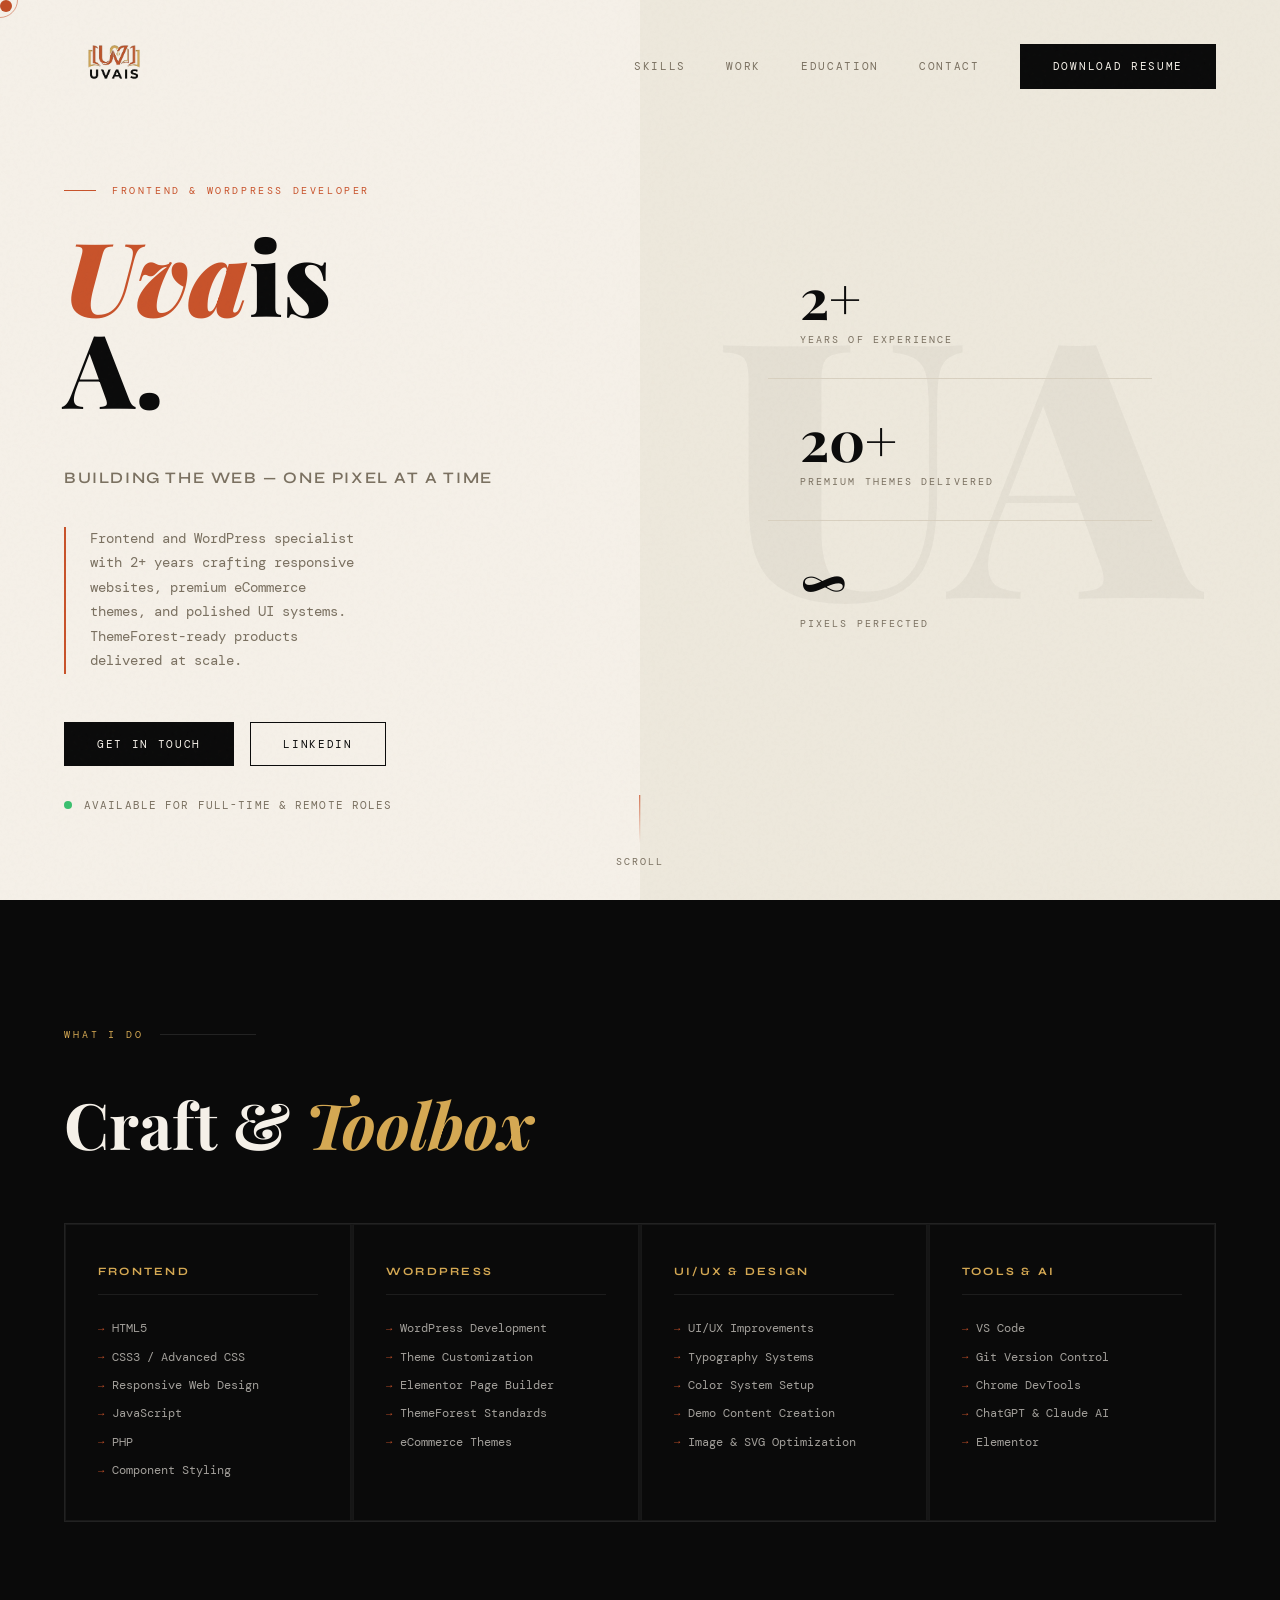
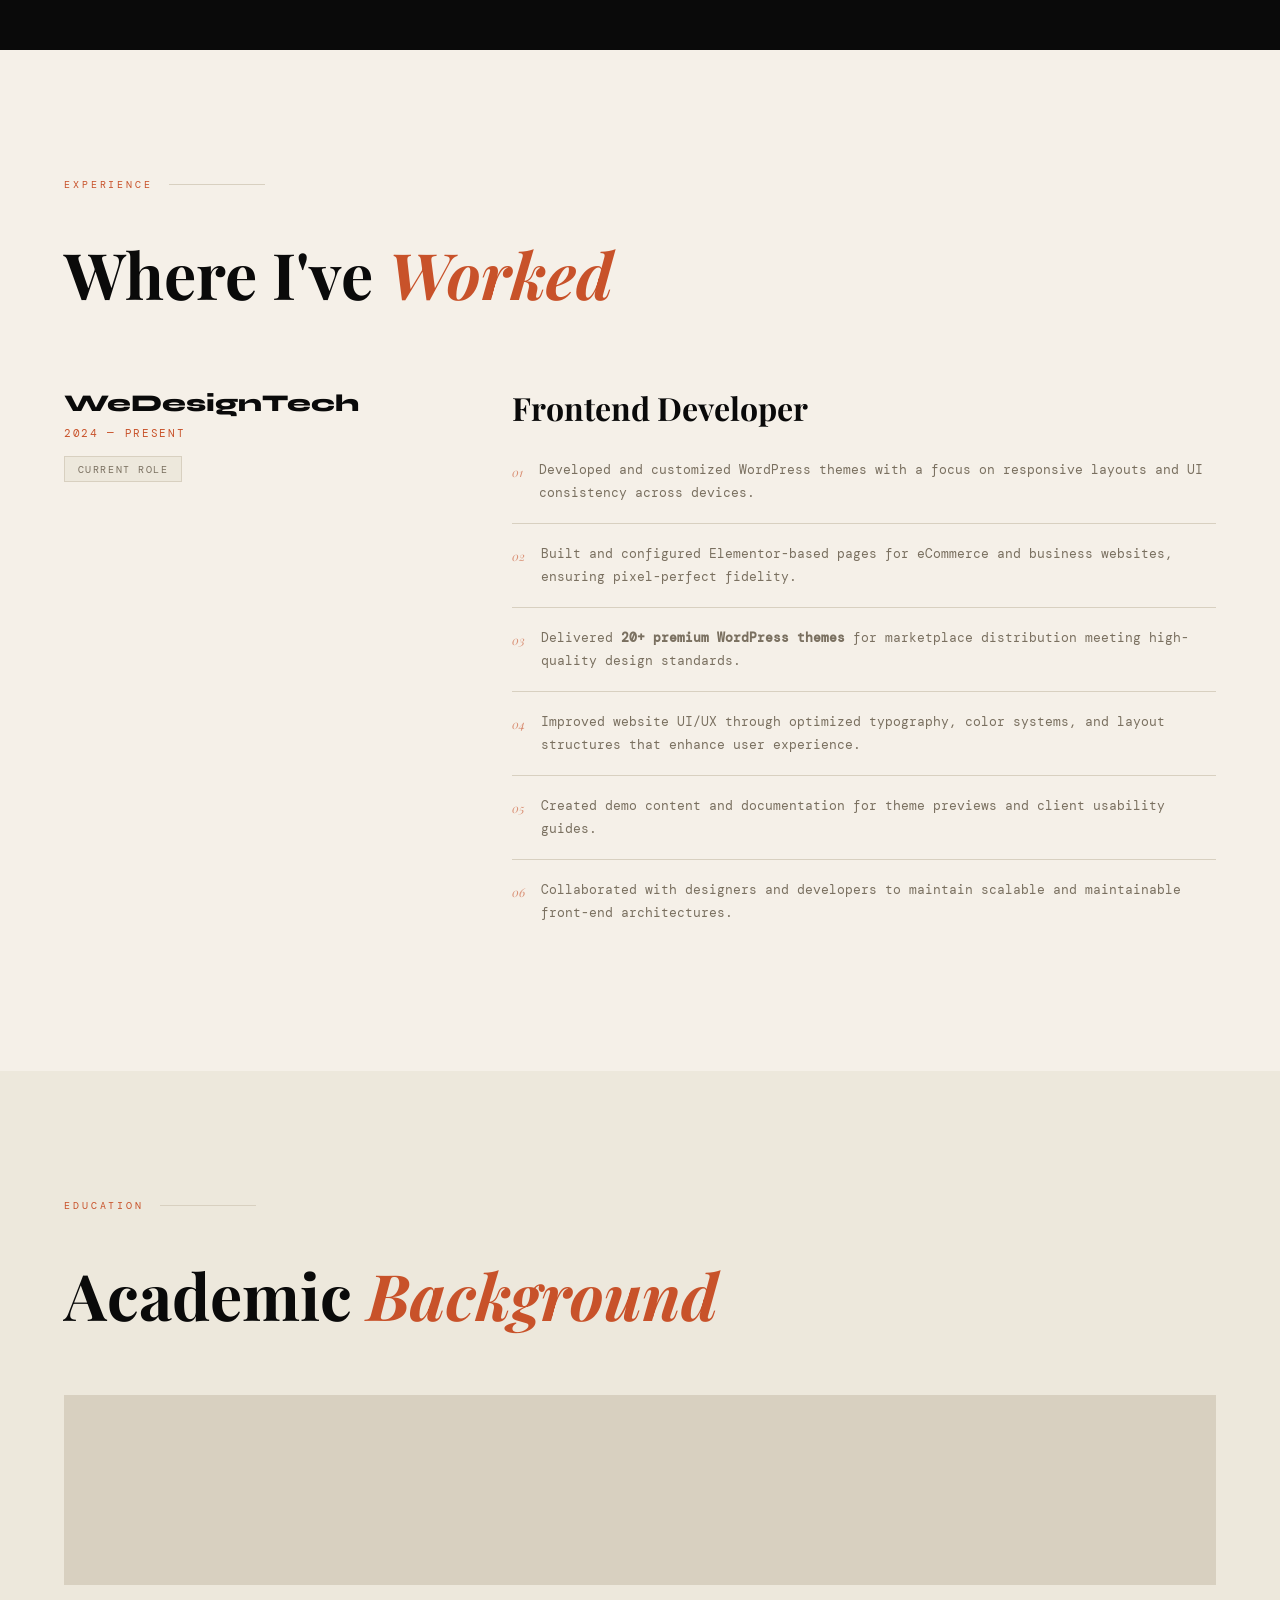
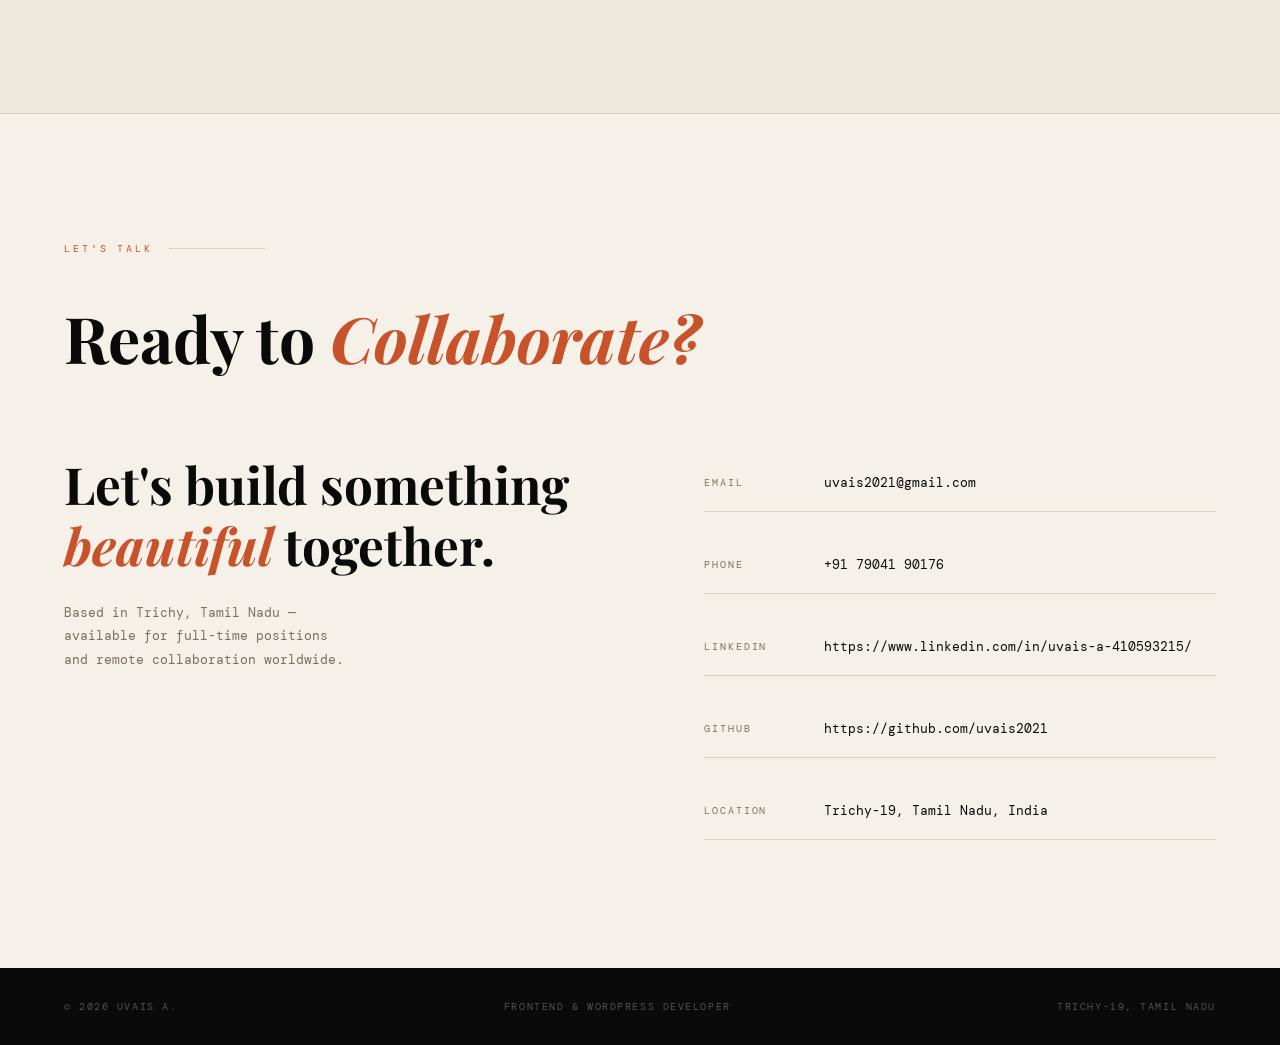
==== index.html @ 401f01db "File bane change" ====
<!DOCTYPE html>
<html lang="en">
<head>
<meta charset="UTF-8">
<meta name="viewport" content="width=device-width, initial-scale=1.0">
<title>Uvais A — Frontend & WordPress Developer</title>
<link href="https://fonts.googleapis.com/css2?family=Playfair+Display:ital,wght@0,400;0,700;0,900;1,400&family=DM+Mono:wght@300;400;500&family=Syne:wght@400;600;700;800&display=swap" rel="stylesheet">
<link rel="stylesheet" href="style.css">
<link rel="shortcut icon" href="./images/favicon.ico.png" type="image/x-icon">
</head>
<body>

<div class="cursor" id="cursor"></div>
<div class="cursor-ring" id="cursorRing"></div>

<!-- NAV -->
<nav>
  <a href="#" class="nav-logo"><img src="./images/Logo.png" alt=""></a>
  <button id="menuToggle" class="menu-toggle" aria-label="Toggle navigation" aria-expanded="false" aria-controls="navLinks">
    <span></span>
    <span></span>
    <span></span>
  </button>
  <ul class="nav-links" id="navLinks">
    <li><a href="#skills">Skills</a></li>
    <li><a href="#experience">Work</a></li>
    <li><a href="#education">Education</a></li>
    <li><a href="#contact">Contact</a></li>
    <li><a href="./files/Resume.pdf" class="btn btn-primary" download>Download Resume</a></li>
  </ul>
</nav>

<!-- HERO -->
<section class="hero">
  <div class="hero-left">
    <p class="hero-tag">Frontend & WordPress Developer</p>
    <h1 class="hero-name">
      <span class="italic">Uva</span>is<br>A.
    </h1>
    <p class="hero-role">Building the web — one pixel at a time</p>
    <p class="hero-summary">
      Frontend and WordPress specialist with 2+ years crafting responsive websites, 
      premium eCommerce themes, and polished UI systems. ThemeForest-ready products 
      delivered at scale.
    </p>
    <div class="hero-cta">
      <a href="mailto:uvais2021@gmail.com" class="btn btn-primary">Get in Touch</a>
      <a href="https://www.linkedin.com/in/uvais-a-410593215/" target="_blank" class="btn btn-outline">LinkedIn</a>
    </div>
    <div class="availability">
      <span class="avail-dot"></span>
      Available for full-time &amp; remote roles
    </div>
  </div>
  <div class="hero-right">
    <div class="hero-stats">
      <div class="stat-item">
        <div class="stat-num">2+</div>
        <div class="stat-label">Years of Experience</div>
      </div>
      <div class="stat-item">
        <div class="stat-num">20+</div>
        <div class="stat-label">Premium Themes Delivered</div>
      </div>
      <div class="stat-item">
        <div class="stat-num">∞</div>
        <div class="stat-label">Pixels Perfected</div>
      </div>
    </div>
  </div>
  <div class="hero-scroll">
    <div class="scroll-line"></div>
    Scroll
  </div>
</section>

<!-- SKILLS -->
<section class="skills-section" id="skills">
  <p class="section-label">What I do</p>
  <h2 class="section-title">Craft &amp; <span class="em">Toolbox</span></h2>
  <div class="skills-grid fade-in">
    <div class="skill-group">
      <div class="skill-group-title">Frontend</div>
      <ul class="skill-list">
        <li>HTML5</li>
        <li>CSS3 / Advanced CSS</li>
        <li>Responsive Web Design</li>
        <li>JavaScript</li>
        <li>PHP</li>
        <li>Component Styling</li>
      </ul>
    </div>
    <div class="skill-group">
      <div class="skill-group-title">WordPress</div>
      <ul class="skill-list">
        <li>WordPress Development</li>
        <li>Theme Customization</li>
        <li>Elementor Page Builder</li>
        <li>ThemeForest Standards</li>
        <li>eCommerce Themes</li>
      </ul>
    </div>
    <div class="skill-group">
      <div class="skill-group-title">UI/UX & Design</div>
      <ul class="skill-list">
        <li>UI/UX Improvements</li>
        <li>Typography Systems</li>
        <li>Color System Setup</li>
        <li>Demo Content Creation</li>
        <li>Image & SVG Optimization</li>
      </ul>
    </div>
    <div class="skill-group">
      <div class="skill-group-title">Tools & AI</div>
      <ul class="skill-list">
        <li>VS Code</li>
        <li>Git Version Control</li>
        <li>Chrome DevTools</li>
        <li>ChatGPT & Claude AI</li>
        <li>Elementor</li>
      </ul>
    </div>
  </div>
</section>

<!-- EXPERIENCE -->
<section class="experience-section" id="experience">
  <p class="section-label">Experience</p>
  <h2 class="section-title">Where I've <span class="em">Worked</span></h2>
  <div class="exp-grid">
    <div class="exp-meta fade-in">
      <div class="exp-company">WeDesignTech</div>
      <div class="exp-period">2024 — Present</div>
      <div class="exp-badge">Current Role</div>
    </div>
    <div>
      <h3 class="exp-role-title fade-in">Frontend Developer</h3>
      <ul class="exp-highlights">
        <li class="fade-in">
          <span class="exp-num">01</span>
          <span>Developed and customized WordPress themes with a focus on responsive layouts and UI consistency across devices.</span>
        </li>
        <li class="fade-in">
          <span class="exp-num">02</span>
          <span>Built and configured Elementor-based pages for eCommerce and business websites, ensuring pixel-perfect fidelity.</span>
        </li>
        <li class="fade-in">
          <span class="exp-num">03</span>
          <span>Delivered <strong>20+ premium WordPress themes</strong> for marketplace distribution meeting high-quality design standards.</span>
        </li>
        <li class="fade-in">
          <span class="exp-num">04</span>
          <span>Improved website UI/UX through optimized typography, color systems, and layout structures that enhance user experience.</span>
        </li>
        <li class="fade-in">
          <span class="exp-num">05</span>
          <span>Created demo content and documentation for theme previews and client usability guides.</span>
        </li>
        <li class="fade-in">
          <span class="exp-num">06</span>
          <span>Collaborated with designers and developers to maintain scalable and maintainable front-end architectures.</span>
        </li>
      </ul>
    </div>
  </div>
</section>

<!-- EDUCATION -->
<section class="education-section" id="education">
  <p class="section-label">Education</p>
  <h2 class="section-title">Academic <span class="em">Background</span></h2>
  <div class="edu-grid">
    <div class="edu-card fade-in" data-degree="MCA">
      <div class="edu-period">2021 — 2023</div>
      <div class="edu-degree">Master of Computer Applications (MCA)</div>
      <div class="edu-school">Bishop Heber College</div>
    </div>
    <div class="edu-card fade-in" data-degree="BCA">
      <div class="edu-period">2018 — 2021</div>
      <div class="edu-degree">Bachelor of Computer Applications (BCA)</div>
      <div class="edu-school">Jamal Mohamed College</div>
    </div>
  </div>
</section>

<!-- CONTACT -->
<section class="contact-section" id="contact">
  <p class="section-label">Let's talk</p>
  <h2 class="section-title">Ready to <span class="em">Collaborate?</span></h2>
  <div class="contact-inner">
    <div>
      <p class="contact-big">Let's build something <span class="accent">beautiful</span> together.</p>
      <p style="margin-top:1.5rem; font-size:0.82rem; color:var(--muted); line-height:1.8; max-width:36ch;">
        Based in Trichy, Tamil Nadu — available for full-time positions and remote collaboration worldwide.
      </p>
    </div>
    <div class="contact-links fade-in">
      <a href="mailto:uvais2021@gmail.com" class="contact-item">
        <span class="contact-type">Email</span>
        <span class="contact-val">uvais2021@gmail.com</span>
      </a>
      <a href="tel:+917904190176" class="contact-item">
        <span class="contact-type">Phone</span>
        <span class="contact-val">+91 79041 90176</span>
      </a>
      <a href="https://www.linkedin.com/in/uvais-a-410593215/" target="_blank" class="contact-item">
        <span class="contact-type">LinkedIn</span>
        <span class="contact-val">https://www.linkedin.com/in/uvais-a-410593215/</span>
      </a>
      <a href="https://github.com/uvais2021" target="_blank" class="contact-item">
        <span class="contact-type">GitHub</span>
        <span class="contact-val">https://github.com/uvais2021</span>
      </a>
      <a href="#" class="contact-item">
        <span class="contact-type">Location</span>
        <span class="contact-val">Trichy-19, Tamil Nadu, India</span>
      </a>
    </div>
  </div>
</section>

<footer>
  <span>© 2026 Uvais A.</span>
  <span>Frontend & WordPress Developer</span>
  <span>Trichy-19, Tamil Nadu</span>
</footer>

<!-- Back to Top Button -->
<button id="backToTop" class="back-to-top" aria-label="Back to top">
  <svg width="24" height="24" viewBox="0 0 24 24" fill="none" xmlns="http://www.w3.org/2000/svg">
    <path d="M12 4L4 12H9V20H15V12H20L12 4Z" fill="currentColor"/>
  </svg>
</button>

<script src="./app.js"></script>
</body>
</html>
---- style.css ----
:root {
    --ink: #0a0a0a;
    --paper: #f5f0e8;
    --cream: #ede8dc;
    --accent: #c8522a;
    --gold: #d4a853;
    --muted: #7a7060;
    --line: #d8d0c0;
    --transition: all 0.3s ease;
    --transition-fast: var(--transition) ease;
    --transition-xs: transform 0.15s ease;
    --transition-sm: transform 0.2s ease;
    --transition-bg: background 0.3s ease;
  }

  *, *::before, *::after { margin: 0; padding: 0; box-sizing: border-box; }

  html { scroll-behavior: smooth; }

  body {
    font-family: 'DM Mono', monospace;
    background: var(--paper);
    color: var(--ink);
    overflow-x: hidden;
    cursor: none;
  }

  /* Custom cursor */
  .cursor {
    width: 12px; height: 12px;
    background: var(--accent);
    border-radius: 50%;
    position: fixed;
    pointer-events: none;
    z-index: 9999;
    transition: transform 0.15s ease;
    mix-blend-mode: multiply;
  }
  .cursor-ring {
    width: 36px; height: 36px;
    border: 1.5px solid var(--accent);
    border-radius: 50%;
    position: fixed;
    pointer-events: none;
    z-index: 9998;
    transition: all 0.3s cubic-bezier(0.25, 0.46, 0.45, 0.94);
    opacity: 0.5;
  }

  /* Grain overlay */
  body::before {
    content: '';
    position: fixed;
    inset: 0;
    background-image: url("data:image/svg+xml,%3Csvg viewBox='0 0 256 256' xmlns='http://www.w3.org/2000/svg'%3E%3Cfilter id='noise'%3E%3CfeTurbulence type='fractalNoise' baseFrequency='0.9' numOctaves='4' stitchTiles='stitch'/%3E%3C/filter%3E%3Crect width='100%25' height='100%25' filter='url(%23noise)' opacity='0.04'/%3E%3C/svg%3E");
    pointer-events: none;
    z-index: 1000;
    opacity: 0.5;
  }

  /* NAV */
  nav {
    position: fixed;
    top: 0; left: 0; right: 0;
    padding: 1.5rem 4rem;
    display: flex;
    justify-content: space-between;
    align-items: center;
    z-index: 100;
    transition: var(--transition);
  }
nav.sticky {
    background-color: var(--paper);
    box-shadow: 0 10px 20px rgba(10, 10, 10, 0.1);
    padding-block: 0px;
}
  .nav-logo img {
    width: 100px;
    height: auto;
  }

  .nav-links {
    display: flex;
    gap: 2.5rem;
    list-style: none;
  }
  .nav-links a {
    font-size: 0.7rem;
    letter-spacing: 0.15em;
    text-transform: uppercase;
    color: var(--muted);
    text-decoration: none;
    transition: var(--transition);
  }
  .nav-links a:hover { color: var(--accent); }
  .menu-toggle {
    display: none;
    position: relative;
    width: 2rem;
    height: 1.5rem;
    border: none;
    background: transparent;
    cursor: pointer;
    z-index: 110;
  }
  .menu-toggle span {
    display: block;
    width: 100%;
    height: 2px;
    margin-bottom: 0.35rem;
    background: var(--ink);
    transition: var(--transition);
  }
  .menu-toggle span:last-child { margin-bottom: 0; }
  nav.nav-open .menu-toggle span:nth-child(1) { transform: translateY(7px) rotate(45deg); }
  nav.nav-open .menu-toggle span:nth-child(2) { opacity: 0; }
  nav.nav-open .menu-toggle span:nth-child(3) { transform: translateY(-9px) rotate(-45deg); }
  /* Back to Top Button */
  .back-to-top {
    position: fixed;
    bottom: 2rem;
    right: 2rem;
    width: 3rem;
    height: 3rem;
    background: var(--accent);
    color: var(--paper);
    border: none;
    border-radius: 50%;
    cursor: pointer;
    opacity: 0;
    visibility: hidden;
    transform: translateY(1rem);
    transition: var(--transition);
    z-index: 99;
    display: flex;
    align-items: center;
    justify-content: center;
    box-shadow: 0 4px 12px rgba(200, 82, 42, 0.3);
  }
  .back-to-top:hover {
    background: var(--gold);
    transform: translateY(0) scale(1.1);
    box-shadow: 0 6px 16px rgba(200, 82, 42, 0.4);
  }
  .back-to-top.show {
    opacity: 1;
    visibility: visible;
    transform: translateY(0);
  }
  .back-to-top svg {
    transition: var(--transition-sm);
  }
  .back-to-top:hover svg {
    transform: translateY(-2px);
  }

  /* HERO */
  .hero {
    min-height: 100vh;
    display: grid;
    grid-template-columns: 1fr 1fr;
    position: relative;
    overflow: hidden;
  }

  .hero-left {
    padding: 10rem 4rem 4rem;
    display: flex;
    flex-direction: column;
    justify-content: center;
    position: relative;
  }

  .hero-tag {
    font-size: 0.65rem;
    letter-spacing: 0.25em;
    text-transform: uppercase;
    color: var(--accent);
    margin-bottom: 2rem;
    display: flex;
    align-items: center;
    gap: 1rem;
  }
  .hero-tag::before {
    content: '';
    display: block;
    width: 2rem;
    height: 1px;
    background: var(--accent);
  }

  .hero-name {
    font-family: 'Playfair Display', serif;
    font-size: clamp(4rem, 8vw, 7rem);
    font-weight: 900;
    line-height: 0.9;
    color: var(--ink);
    margin-bottom: 0.3em;
  }
  .hero-name .italic {
    font-style: italic;
    color: var(--accent);
  }

  .hero-role {
    font-family: 'Syne', sans-serif;
    font-size: 1rem;
    font-weight: 600;
    letter-spacing: 0.1em;
    text-transform: uppercase;
    color: var(--muted);
    margin-top: 1.5rem;
    margin-bottom: 2.5rem;
  }

  .hero-summary {
    font-size: 0.85rem;
    line-height: 1.8;
    color: var(--muted);
    max-width: 38ch;
    border-left: 2px solid var(--accent);
    padding-left: 1.5rem;
  }

  .hero-cta {
    display: flex;
    gap: 1rem;
    margin-top: 3rem;
    flex-wrap: wrap;
  }
  .btn {
    font-family: 'DM Mono', monospace;
    font-size: 0.7rem;
    letter-spacing: 0.15em;
    text-transform: uppercase;
    padding: 0.9rem 2rem;
    text-decoration: none;
    transition: all 0.25s ease;
    cursor: none;
  }
  .btn-primary,
  .nav-links a.btn-primary {
    background: var(--ink);
    color: var(--paper);
    border: 1px solid var(--ink);
  }
  .btn-primary:hover,.nav-links a.btn-primary:hover {
    background: var(--accent);
    border-color: var(--accent);
  }
  .btn-outline {
    background: transparent;
    color: var(--ink);
    border: 1px solid var(--ink);
  }
  .btn-outline:hover {
    background: var(--ink);
    color: var(--paper);
  }

  .hero-right {
    background: var(--cream);
    position: relative;
    display: flex;
    align-items: center;
    justify-content: center;
    overflow: hidden;
  }
  .hero-right::before {
    content: 'UA';
    font-family: 'Playfair Display', serif;
    font-size: 28vw;
    font-weight: 900;
    color: rgba(0,0,0,0.04);
    position: absolute;
    line-height: 1;
    user-select: none;
  }

  .hero-stats {
    display: grid;
    grid-template-rows: repeat(3, 1fr);
    gap: 0;
    width: 60%;
    position: relative;
    z-index: 1;
  }
  .stat-item {
    padding: 2rem;
    border-bottom: 1px solid var(--line);
  }
  .stat-item:last-child { border-bottom: none; }
  .stat-num {
    font-family: 'Playfair Display', serif;
    font-size: 3.5rem;
    font-weight: 700;
    color: var(--ink);
    line-height: 1;
  }
  .stat-label {
    font-size: 0.65rem;
    letter-spacing: 0.2em;
    text-transform: uppercase;
    color: var(--muted);
    margin-top: 0.5rem;
  }

  .hero-scroll {
    position: absolute;
    bottom: 2rem;
    left: 50%;
    transform: translateX(-50%);
    display: flex;
    flex-direction: column;
    align-items: center;
    gap: 0.75rem;
    font-size: 0.6rem;
    letter-spacing: 0.2em;
    text-transform: uppercase;
    color: var(--muted);
  }
  .scroll-line {
    width: 1px;
    height: 3rem;
    background: linear-gradient(to bottom, var(--accent), transparent);
    animation: scrollPulse 2s ease-in-out infinite;
  }
  @keyframes scrollPulse {
    0%, 100% { opacity: 0.4; transform: scaleY(0.8); }
    50% { opacity: 1; transform: scaleY(1); }
  }

  /* SECTION BASE */
  section { position: relative; }
  .section-label {
    font-size: 0.6rem;
    letter-spacing: 0.3em;
    text-transform: uppercase;
    color: var(--accent);
    display: flex;
    align-items: center;
    gap: 1rem;
    margin-bottom: 3rem;
  }
  .section-label::after {
    content: '';
    flex: 1;
    height: 1px;
    background: var(--line);
    max-width: 6rem;
  }
  .section-title {
    font-family: 'Playfair Display', serif;
    font-size: clamp(2.5rem, 5vw, 4rem);
    font-weight: 700;
    line-height: 1.1;
    color: var(--ink);
  }
  .section-title .em { font-style: italic; color: var(--accent); }

  /* SKILLS SECTION */
  .skills-section {
    padding: 8rem 4rem;
    background: var(--ink);
    color: var(--paper);
  }
  .skills-section .section-label { color: var(--gold); }
  .skills-section .section-label::after { background: rgba(255,255,255,0.1); }
  .skills-section .section-title { color: var(--paper); }
  .skills-section .section-title .em { color: var(--gold); }

  .skills-grid {
    display: grid;
    grid-template-columns: repeat(4, 1fr);
    gap: 2px;
    margin-top: 4rem;
    background: rgba(255,255,255,0.05);
    border: 1px solid rgba(255,255,255,0.05);
  }
  .skill-group {
    padding: 2.5rem 2rem;
    background: var(--ink);
    border: 1px solid rgba(255,255,255,0.06);
    transition: background 0.3s;
  }
  .skill-group:hover { background: #161616; }
  .skill-group-title {
    font-family: 'Syne', sans-serif;
    font-size: 0.7rem;
    font-weight: 700;
    letter-spacing: 0.2em;
    text-transform: uppercase;
    color: var(--gold);
    margin-bottom: 1.5rem;
    padding-bottom: 1rem;
    border-bottom: 1px solid rgba(255,255,255,0.08);
  }
  .skill-list {
    list-style: none;
    display: flex;
    flex-direction: column;
    gap: 0.6rem;
  }
  .skill-list li {
    font-size: 0.78rem;
    color: rgba(245,240,232,0.65);
    line-height: 1.5;
    display: flex;
    align-items: center;
    gap: 0.5rem;
  }
  .skill-list li::before {
    content: '→';
    color: var(--accent);
    font-size: 0.65rem;
    flex-shrink: 0;
  }

  /* EXPERIENCE */
  .experience-section {
    padding: 8rem 4rem;
    background: var(--paper);
  }
  .exp-grid {
    display: grid;
    grid-template-columns: 1fr 2fr;
    gap: 6rem;
    margin-top: 5rem;
    align-items: start;
  }
  .exp-meta {
    position: sticky;
    top: 8rem;
  }
  .exp-company {
    font-family: 'Syne', sans-serif;
    font-size: 1.5rem;
    font-weight: 800;
    color: var(--ink);
    margin-bottom: 0.5rem;
  }
  .exp-period {
    font-size: 0.7rem;
    letter-spacing: 0.15em;
    text-transform: uppercase;
    color: var(--accent);
    margin-bottom: 1rem;
  }
  .exp-badge {
    display: inline-block;
    background: var(--cream);
    border: 1px solid var(--line);
    padding: 0.35rem 0.8rem;
    font-size: 0.65rem;
    letter-spacing: 0.15em;
    text-transform: uppercase;
    color: var(--muted);
  }
  .exp-role-title {
    font-family: 'Playfair Display', serif;
    font-size: 2rem;
    font-weight: 700;
    color: var(--ink);
    margin-bottom: 2rem;
    line-height: 1.2;
  }
  .exp-highlights {
    list-style: none;
    display: flex;
    flex-direction: column;
    gap: 1.2rem;
  }
  .exp-highlights li {
    display: grid;
    grid-template-columns: auto 1fr;
    gap: 1rem;
    font-size: 0.82rem;
    line-height: 1.7;
    color: var(--muted);
    padding-bottom: 1.2rem;
    border-bottom: 1px solid var(--line);
  }
  .exp-highlights li:last-child { border-bottom: none; }
  .exp-num {
    font-family: 'Playfair Display', serif;
    font-size: 0.75rem;
    color: var(--accent);
    opacity: 0.6;
    padding-top: 0.2em;
    font-style: italic;
  }

  /* EDUCATION */
  .education-section {
    padding: 8rem 4rem;
    background: var(--cream);
  }
  .edu-grid {
    display: grid;
    grid-template-columns: 1fr 1fr;
    gap: 2px;
    margin-top: 4rem;
    background: var(--line);
  }
  .edu-card {
    background: var(--cream);
    padding: 3rem;
    position: relative;
    overflow: hidden;
    transition: background 0.3s;
  }
  .edu-card:hover { background: #e8e2d5; }
  .edu-card::before {
    content: attr(data-degree);
    font-family: 'Playfair Display', serif;
    font-size: 8rem;
    font-weight: 900;
    color: rgba(0,0,0,0.03);
    position: absolute;
    bottom: -1rem;
    right: -1rem;
    line-height: 1;
    user-select: none;
  }
  .edu-period {
    font-size: 0.65rem;
    letter-spacing: 0.2em;
    text-transform: uppercase;
    color: var(--accent);
    margin-bottom: 1.5rem;
  }
  .edu-degree {
    font-family: 'Playfair Display', serif;
    font-size: 1.5rem;
    font-weight: 700;
    color: var(--ink);
    margin-bottom: 0.75rem;
    line-height: 1.2;
  }
  .edu-school {
    font-size: 0.8rem;
    color: var(--muted);
    letter-spacing: 0.05em;
  }

  /* CONTACT */
  .contact-section {
    padding: 8rem 4rem;
    background: var(--paper);
    border-top: 1px solid var(--line);
  }
  .contact-inner {
    display: grid;
    grid-template-columns: 1fr 1fr;
    gap: 8rem;
    align-items: start;
    margin-top: 5rem;
  }
  .contact-big {
    font-family: 'Playfair Display', serif;
    font-size: clamp(2rem, 4vw, 3.5rem);
    font-weight: 700;
    line-height: 1.2;
    color: var(--ink);
  }
  .contact-big .accent { color: var(--accent); font-style: italic; }
  .contact-links {
    display: flex;
    flex-direction: column;
    gap: 1.5rem;
  }
  .contact-item {
    display: grid;
    grid-template-columns: 6rem 1fr;
    align-items: center;
    gap: 1.5rem;
    padding: 1.25rem 0;
    border-bottom: 1px solid var(--line);
    text-decoration: none;
    color: var(--ink);
    transition: var(--transition);
  }
  .contact-item:hover { color: var(--accent); }
  .contact-type {
    font-size: 0.6rem;
    letter-spacing: 0.2em;
    text-transform: uppercase;
    color: var(--muted);
  }
  .contact-val { font-size: 0.82rem; }

  .availability {
    display: inline-flex;
    align-items: center;
    gap: 0.75rem;
    margin-top: 2rem;
    font-size: 0.7rem;
    letter-spacing: 0.1em;
    text-transform: uppercase;
    color: var(--muted);
  }
  .avail-dot {
    width: 8px; height: 8px;
    border-radius: 50%;
    background: #3abf6e;
    animation: pulse 2s ease-in-out infinite;
  }
  @keyframes pulse {
    0%, 100% { box-shadow: 0 0 0 0 rgba(58,191,110,0.4); }
    50% { box-shadow: 0 0 0 6px rgba(58,191,110,0); }
  }

  /* FOOTER */
  footer {
    padding: 2rem 4rem;
    background: var(--ink);
    display: flex;
    justify-content: space-between;
    align-items: center;
    font-size: 0.65rem;
    letter-spacing: 0.15em;
    text-transform: uppercase;
    color: rgba(255,255,255,0.3);
  }

  /* ANIMATIONS */
  .fade-in {
    opacity: 0;
    transform: translateY(30px);
    transition: opacity 0.7s ease, transform 0.7s ease;
  }
  .fade-in.visible {
    opacity: 1;
    transform: translateY(0);
  }

  @media (max-width: 1024px) {
    .cursor,
    .cursor-ring {
      display: none !important;
    }
  }

  @media (max-width: 900px) {
    nav {
      padding: 1rem 1.5rem;
      justify-content: space-between;
    }
    .menu-toggle {
      display: block;
    }
    .nav-links {
      position: fixed;
      top: 0;
      left: 0;
      right: 0;
      bottom: 0;
      margin: 0;
      padding: 6rem 2rem 2rem;
      background: var(--paper);
      list-style: none;
      display: flex;
      flex-direction: column;
      gap: 1.6rem;
      transform: translateY(-100%);
      transition: transform 0.3s ease;
      pointer-events: none;
      opacity: 0;
      z-index: 105;
      box-shadow: 0 8px 24px rgba(0,0,0,0.15);
    }
    nav.nav-open .nav-links {
      transform: translateY(0);
      opacity: 1;
      pointer-events: auto;
    }
    .nav-links li {
      margin: 0;
    }
    .nav-links a {
      font-size: 1.1rem;
      color: var(--ink);
    }
    .nav-links a.btn-primary,
    .nav-links a.btn-outline {
      width: 100%;
      text-align: center;
    }

    .hero { grid-template-columns: 1fr; }
    .hero-right { min-height: 40vh; }
    .hero-left { padding: 8rem 2rem 4rem; }
    .skills-grid { grid-template-columns: 1fr 1fr; }
    .exp-grid { grid-template-columns: 1fr; gap: 2rem; }
    .exp-meta { position: static; }
    .edu-grid { grid-template-columns: 1fr; }
    .contact-inner { grid-template-columns: 1fr; gap: 3rem; }
    .skills-section, .experience-section, .education-section, .contact-section { padding: 5rem 2rem; }
    footer { padding: 1.5rem 2rem; flex-direction: column; gap: 0.5rem; text-align: center; }
  }
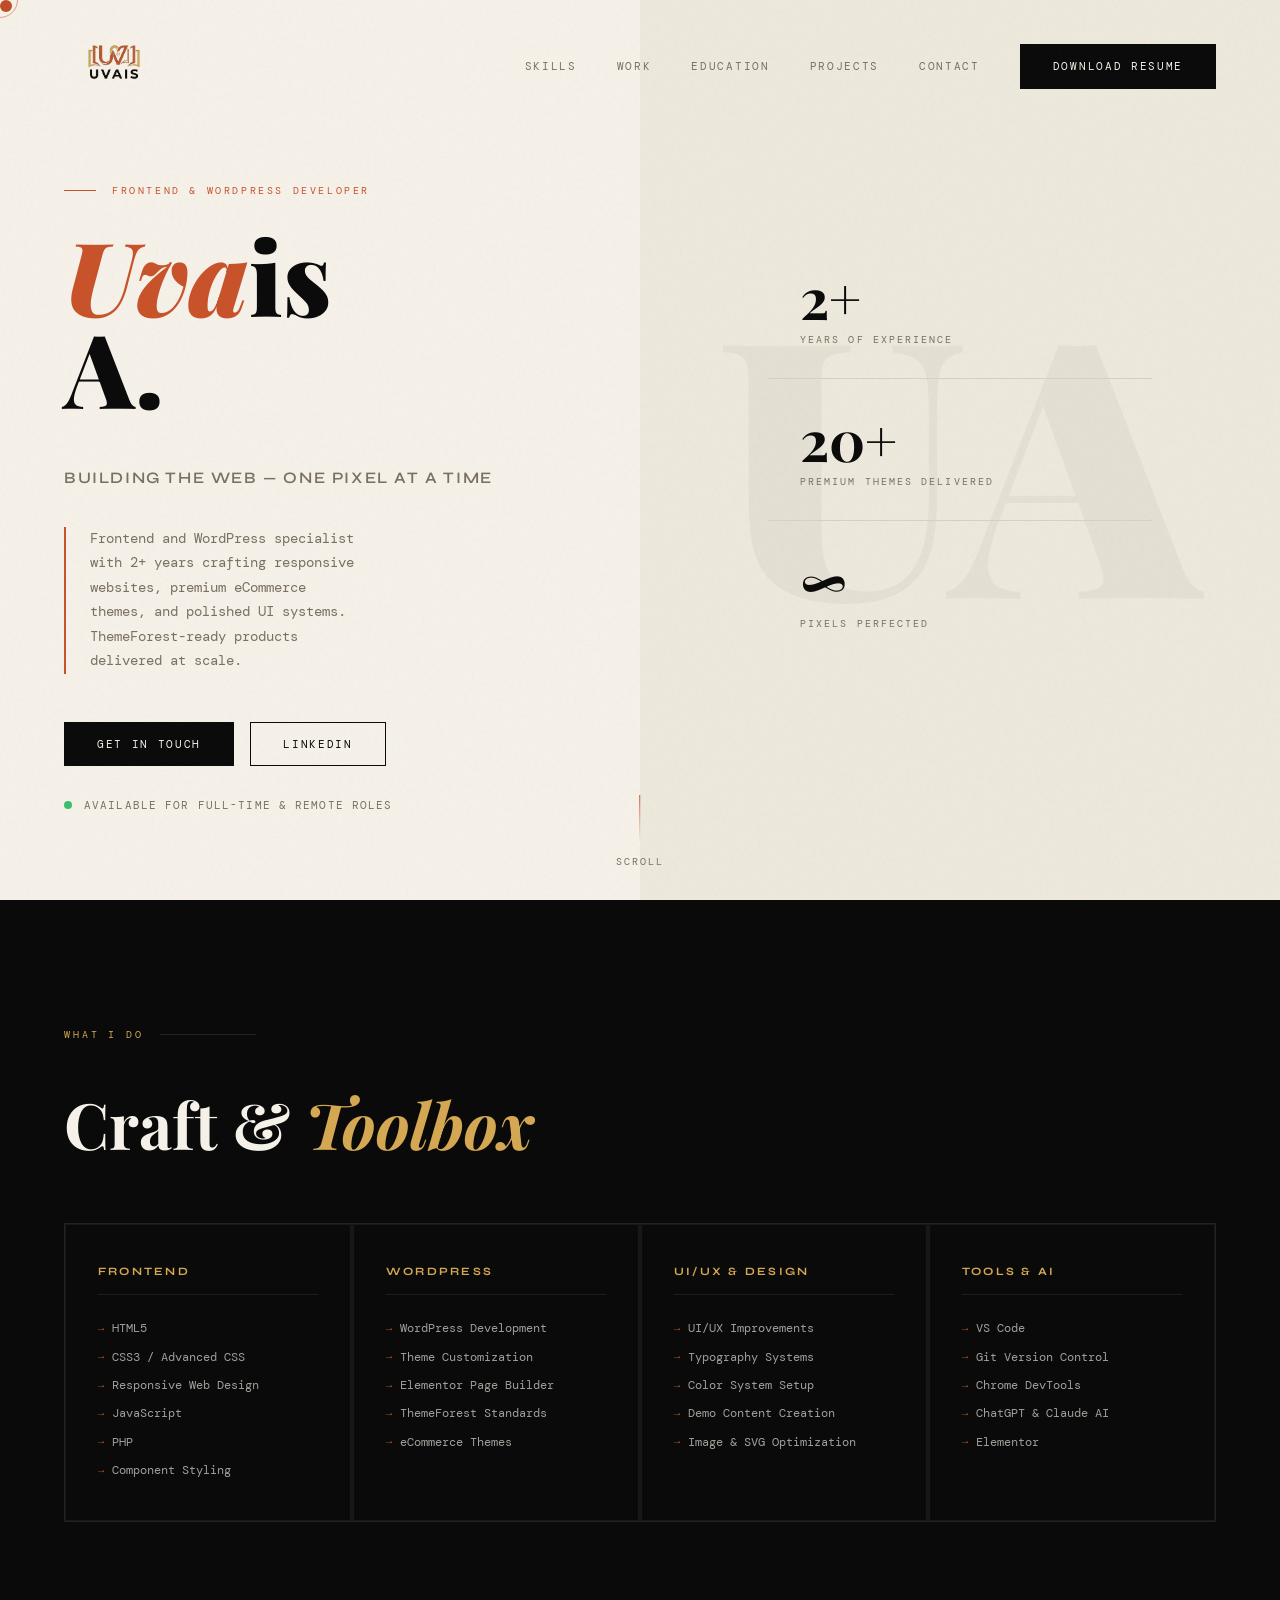
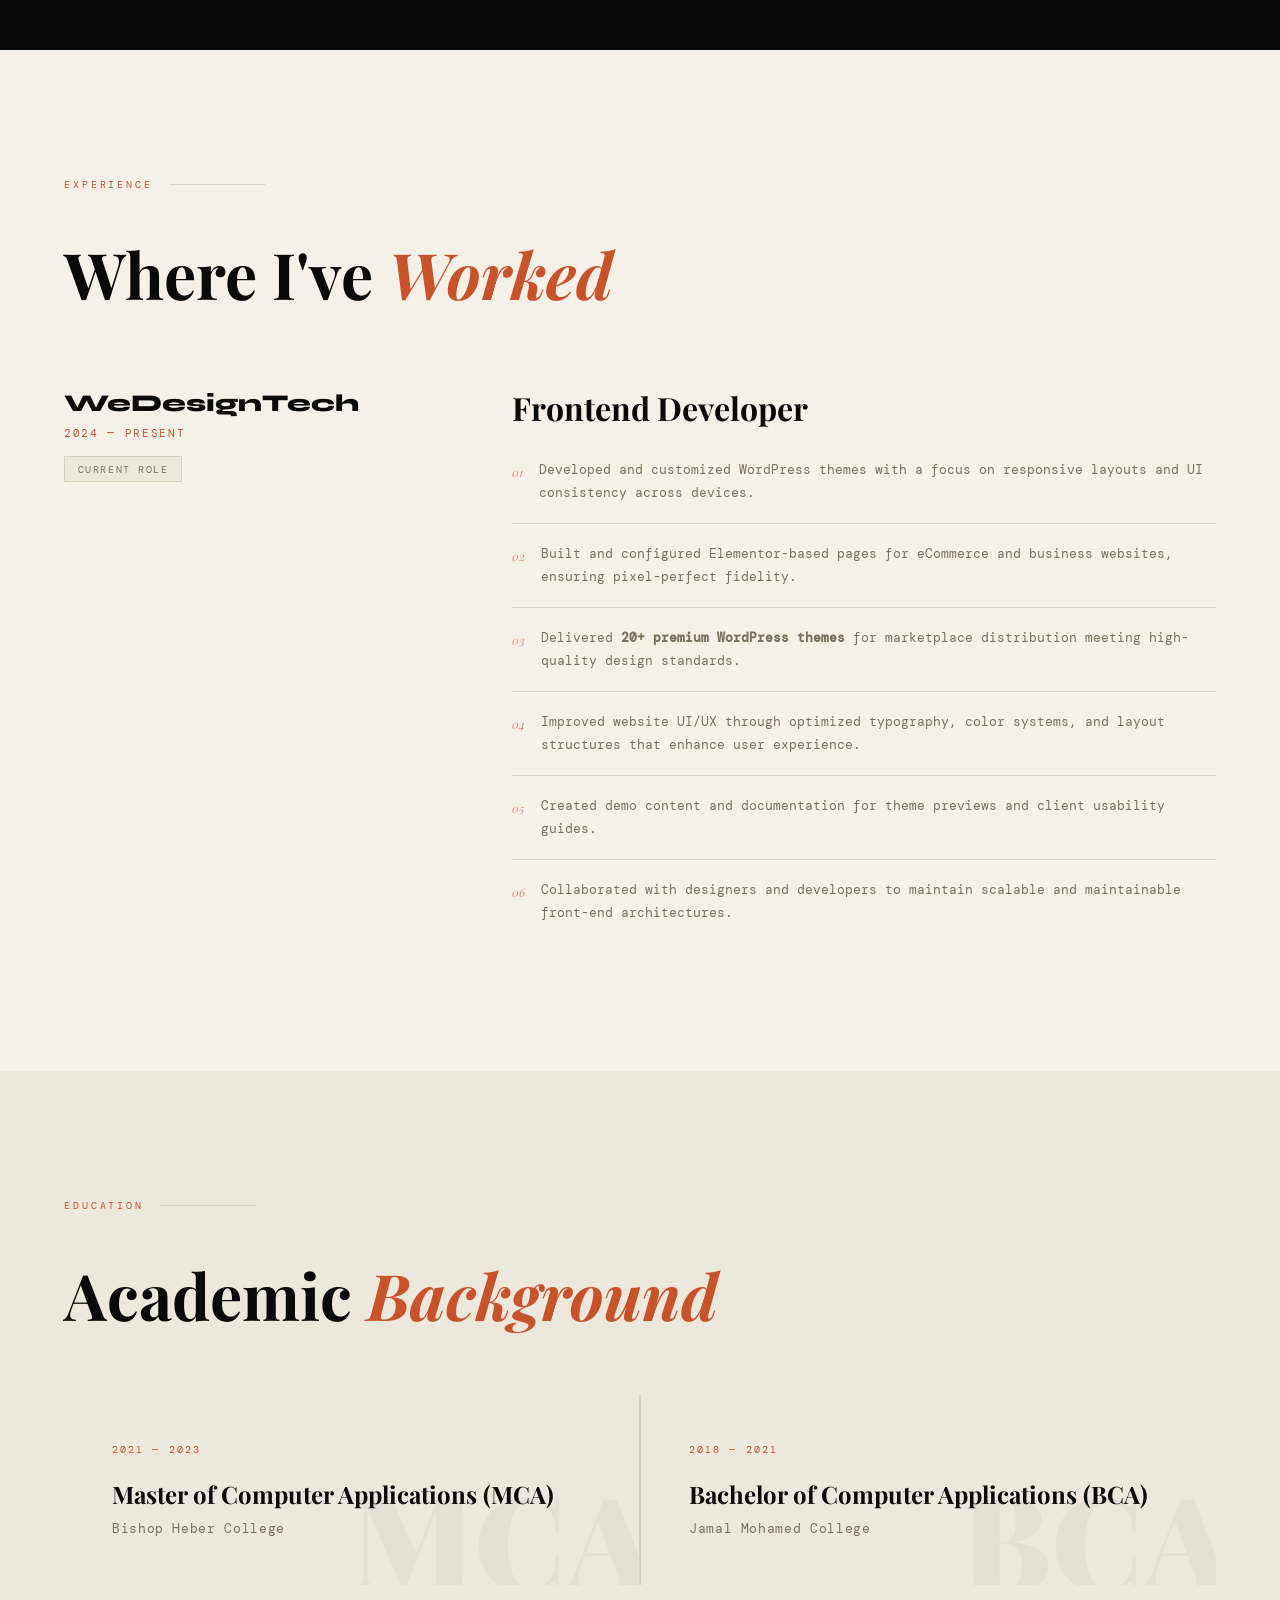
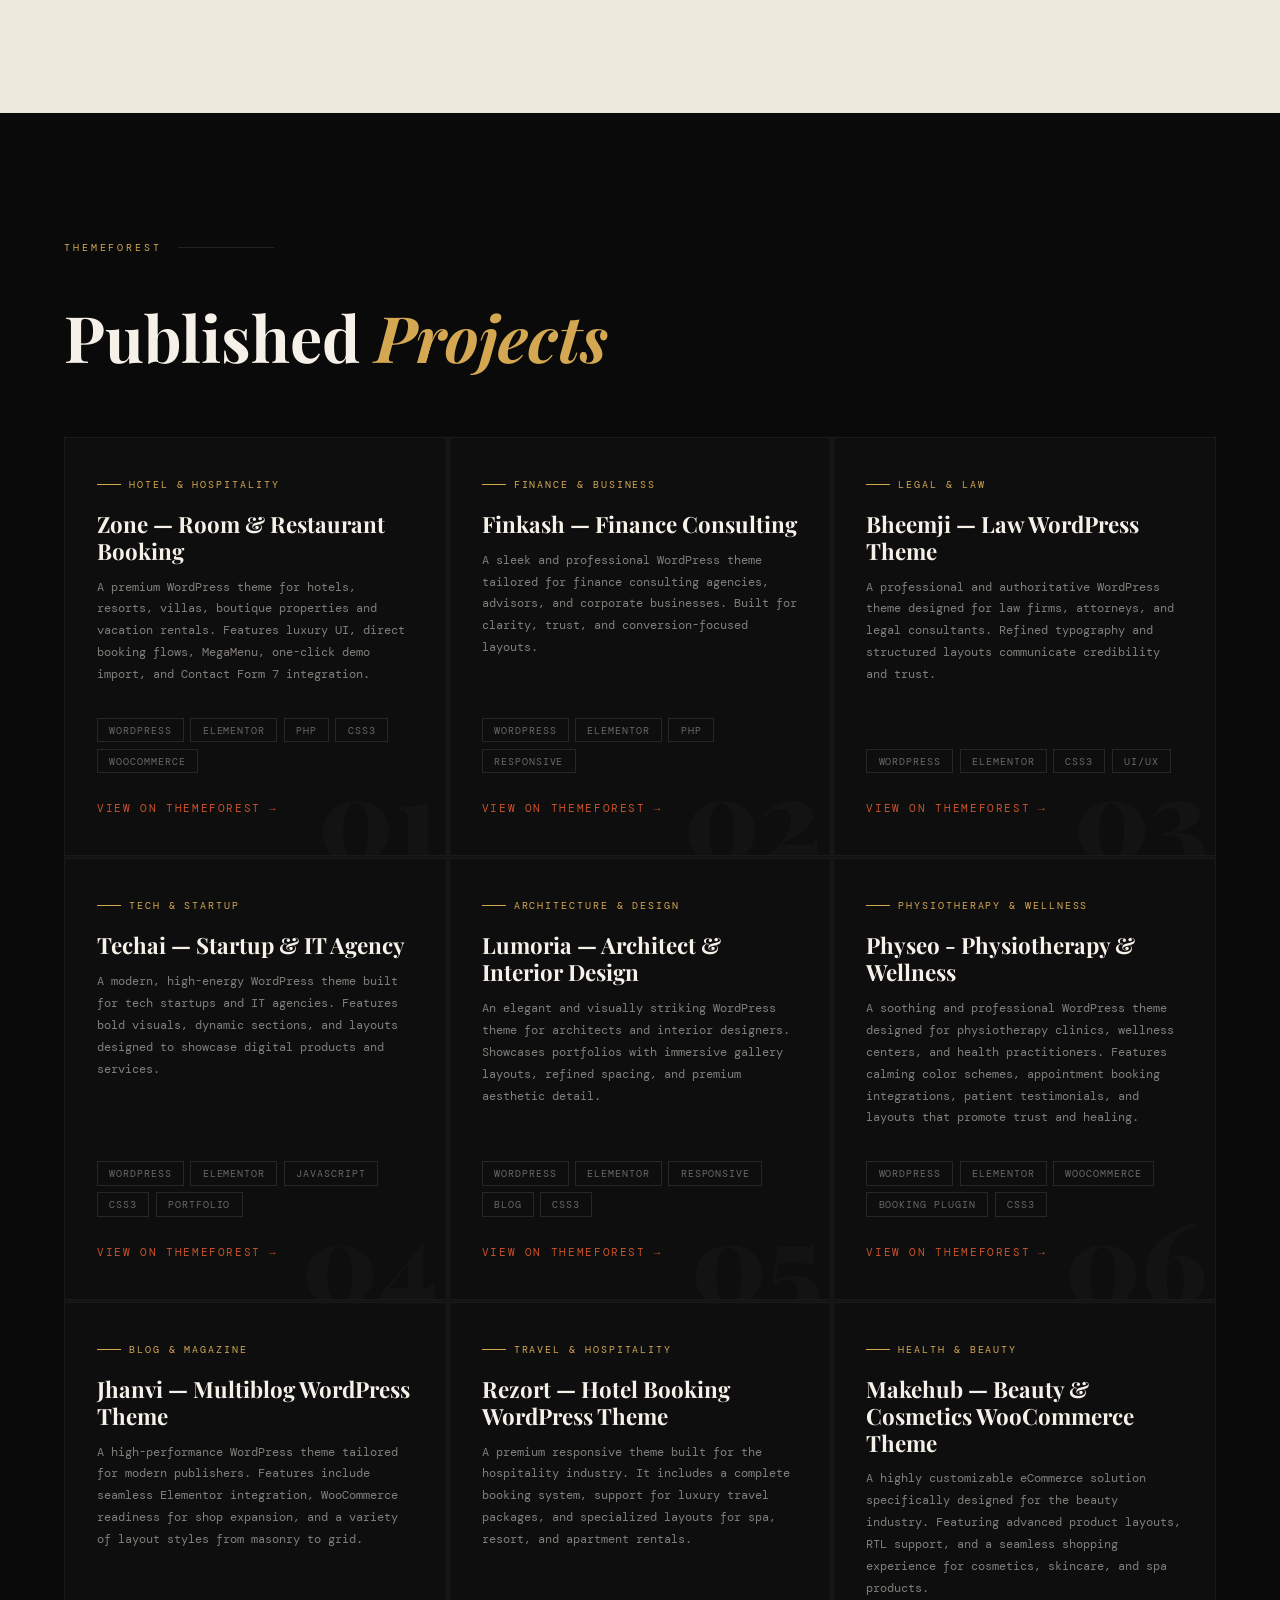
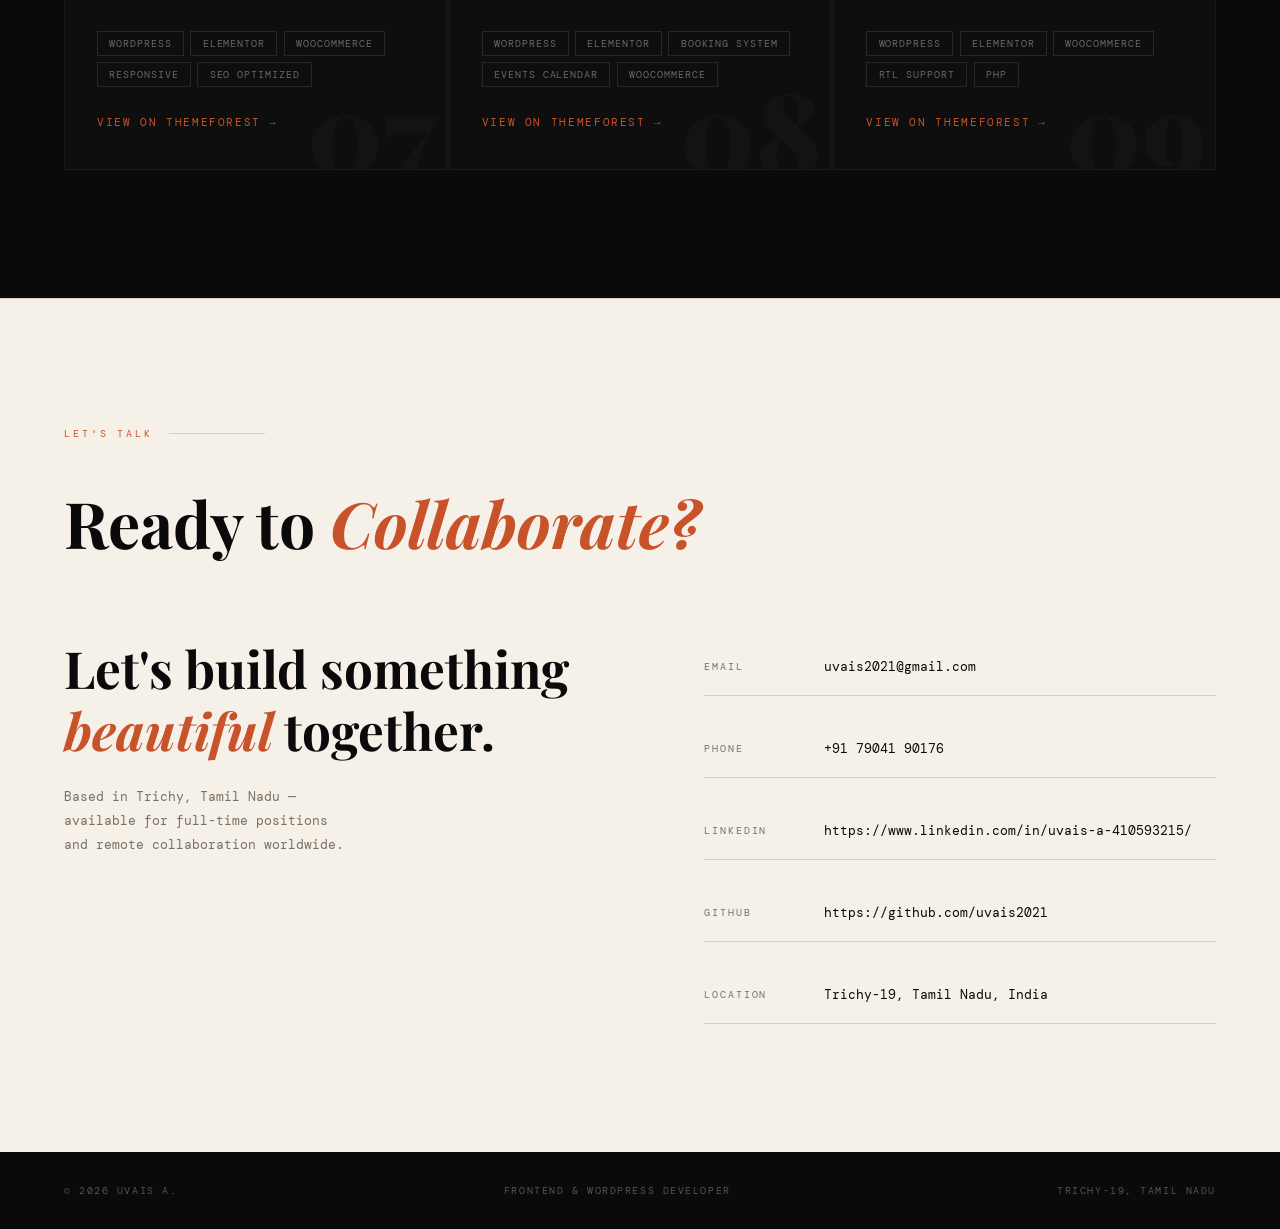
==== commit 7caa7bd0: "Projects Update" ====
--- a/index.html
+++ b/index.html
@@ -1,237 +1,373 @@
 <!DOCTYPE html>
 <html lang="en">
+
 <head>
-<meta charset="UTF-8">
-<meta name="viewport" content="width=device-width, initial-scale=1.0">
-<title>Uvais A — Frontend & WordPress Developer</title>
-<link href="https://fonts.googleapis.com/css2?family=Playfair+Display:ital,wght@0,400;0,700;0,900;1,400&family=DM+Mono:wght@300;400;500&family=Syne:wght@400;600;700;800&display=swap" rel="stylesheet">
-<link rel="stylesheet" href="style.css">
-<link rel="shortcut icon" href="./images/favicon.ico.png" type="image/x-icon">
+  <meta charset="UTF-8">
+  <meta name="viewport" content="width=device-width, initial-scale=1.0">
+  <title>Uvais A — Frontend & WordPress Developer</title>
+  <link
+    href="https://fonts.googleapis.com/css2?family=Playfair+Display:ital,wght@0,400;0,700;0,900;1,400&family=DM+Mono:wght@300;400;500&family=Syne:wght@400;600;700;800&display=swap"
+    rel="stylesheet">
+  <link rel="stylesheet" href="style.css">
+  <link rel="shortcut icon" href="./images/favicon.ico.png" type="image/x-icon">
 </head>
+
 <body>
 
-<div class="cursor" id="cursor"></div>
-<div class="cursor-ring" id="cursorRing"></div>
-
-<!-- NAV -->
-<nav>
-  <a href="#" class="nav-logo"><img src="./images/Logo.png" alt=""></a>
-  <button id="menuToggle" class="menu-toggle" aria-label="Toggle navigation" aria-expanded="false" aria-controls="navLinks">
-    <span></span>
-    <span></span>
-    <span></span>
+  <div class="cursor" id="cursor"></div>
+  <div class="cursor-ring" id="cursorRing"></div>
+
+  <!-- NAV -->
+  <nav>
+    <a href="#" class="nav-logo"><img src="./images/Logo.png" alt=""></a>
+    <button id="menuToggle" class="menu-toggle" aria-label="Toggle navigation" aria-expanded="false"
+      aria-controls="navLinks">
+      <span></span>
+      <span></span>
+      <span></span>
+    </button>
+    <ul class="nav-links" id="navLinks">
+      <li><a href="#skills">Skills</a></li>
+      <li><a href="#experience">Work</a></li>
+      <li><a href="#education">Education</a></li>
+      <li><a href="#projects">Projects</a></li>
+      <li><a href="#contact">Contact</a></li>
+      <li><a href="./files/Resume.pdf" class="btn btn-primary" download>Download Resume</a></li>
+    </ul>
+  </nav>
+
+  <!-- HERO -->
+  <section class="hero">
+    <div class="hero-left">
+      <p class="hero-tag">Frontend & WordPress Developer</p>
+      <h1 class="hero-name">
+        <span class="italic">Uva</span>is<br>A.
+      </h1>
+      <p class="hero-role">Building the web — one pixel at a time</p>
+      <p class="hero-summary">
+        Frontend and WordPress specialist with 2+ years crafting responsive websites,
+        premium eCommerce themes, and polished UI systems. ThemeForest-ready products
+        delivered at scale.
+      </p>
+      <div class="hero-cta">
+        <a href="mailto:uvais2021@gmail.com" class="btn btn-primary">Get in Touch</a>
+        <a href="https://www.linkedin.com/in/uvais-a-410593215/" target="_blank" class="btn btn-outline">LinkedIn</a>
+      </div>
+      <div class="availability">
+        <span class="avail-dot"></span>
+        Available for full-time &amp; remote roles
+      </div>
+    </div>
+    <div class="hero-right">
+      <div class="hero-stats">
+        <div class="stat-item">
+          <div class="stat-num">2+</div>
+          <div class="stat-label">Years of Experience</div>
+        </div>
+        <div class="stat-item">
+          <div class="stat-num">20+</div>
+          <div class="stat-label">Premium Themes Delivered</div>
+        </div>
+        <div class="stat-item">
+          <div class="stat-num">∞</div>
+          <div class="stat-label">Pixels Perfected</div>
+        </div>
+      </div>
+    </div>
+    <div class="hero-scroll">
+      <div class="scroll-line"></div>
+      Scroll
+    </div>
+  </section>
+
+  <!-- SKILLS -->
+  <section class="skills-section" id="skills">
+    <p class="section-label">What I do</p>
+    <h2 class="section-title">Craft &amp; <span class="em">Toolbox</span></h2>
+    <div class="skills-grid fade-in">
+      <div class="skill-group">
+        <div class="skill-group-title">Frontend</div>
+        <ul class="skill-list">
+          <li>HTML5</li>
+          <li>CSS3 / Advanced CSS</li>
+          <li>Responsive Web Design</li>
+          <li>JavaScript</li>
+          <li>PHP</li>
+          <li>Component Styling</li>
+        </ul>
+      </div>
+      <div class="skill-group">
+        <div class="skill-group-title">WordPress</div>
+        <ul class="skill-list">
+          <li>WordPress Development</li>
+          <li>Theme Customization</li>
+          <li>Elementor Page Builder</li>
+          <li>ThemeForest Standards</li>
+          <li>eCommerce Themes</li>
+        </ul>
+      </div>
+      <div class="skill-group">
+        <div class="skill-group-title">UI/UX & Design</div>
+        <ul class="skill-list">
+          <li>UI/UX Improvements</li>
+          <li>Typography Systems</li>
+          <li>Color System Setup</li>
+          <li>Demo Content Creation</li>
+          <li>Image & SVG Optimization</li>
+        </ul>
+      </div>
+      <div class="skill-group">
+        <div class="skill-group-title">Tools & AI</div>
+        <ul class="skill-list">
+          <li>VS Code</li>
+          <li>Git Version Control</li>
+          <li>Chrome DevTools</li>
+          <li>ChatGPT & Claude AI</li>
+          <li>Elementor</li>
+        </ul>
+      </div>
+    </div>
+  </section>
+
+  <!-- EXPERIENCE -->
+  <section class="experience-section" id="experience">
+    <p class="section-label">Experience</p>
+    <h2 class="section-title">Where I've <span class="em">Worked</span></h2>
+    <div class="exp-grid">
+      <div class="exp-meta fade-in">
+        <div class="exp-company">WeDesignTech</div>
+        <div class="exp-period">2024 — Present</div>
+        <div class="exp-badge">Current Role</div>
+      </div>
+      <div>
+        <h3 class="exp-role-title fade-in">Frontend Developer</h3>
+        <ul class="exp-highlights">
+          <li class="fade-in">
+            <span class="exp-num">01</span>
+            <span>Developed and customized WordPress themes with a focus on responsive layouts and UI consistency across
+              devices.</span>
+          </li>
+          <li class="fade-in">
+            <span class="exp-num">02</span>
+            <span>Built and configured Elementor-based pages for eCommerce and business websites, ensuring pixel-perfect
+              fidelity.</span>
+          </li>
+          <li class="fade-in">
+            <span class="exp-num">03</span>
+            <span>Delivered <strong>20+ premium WordPress themes</strong> for marketplace distribution meeting
+              high-quality design standards.</span>
+          </li>
+          <li class="fade-in">
+            <span class="exp-num">04</span>
+            <span>Improved website UI/UX through optimized typography, color systems, and layout structures that enhance
+              user experience.</span>
+          </li>
+          <li class="fade-in">
+            <span class="exp-num">05</span>
+            <span>Created demo content and documentation for theme previews and client usability guides.</span>
+          </li>
+          <li class="fade-in">
+            <span class="exp-num">06</span>
+            <span>Collaborated with designers and developers to maintain scalable and maintainable front-end
+              architectures.</span>
+          </li>
+        </ul>
+      </div>
+    </div>
+  </section>
+
+  <!-- EDUCATION -->
+  <section class="education-section" id="education">
+    <p class="section-label">Education</p>
+    <h2 class="section-title">Academic <span class="em">Background</span></h2>
+    <div class="edu-grid">
+      <div class="edu-card fade-in" data-degree="MCA">
+        <div class="edu-period">2021 — 2023</div>
+        <div class="edu-degree">Master of Computer Applications (MCA)</div>
+        <div class="edu-school">Bishop Heber College</div>
+      </div>
+      <div class="edu-card fade-in" data-degree="BCA">
+        <div class="edu-period">2018 — 2021</div>
+        <div class="edu-degree">Bachelor of Computer Applications (BCA)</div>
+        <div class="edu-school">Jamal Mohamed College</div>
+      </div>
+    </div>
+  </section>
+  <!-- PROJECTS -->
+  <section class="projects-section" id="projects">
+    <p class="section-label">ThemeForest</p>
+    <h2 class="section-title">Published <span class="em">Projects</span></h2>
+    <div class="projects-grid">
+
+      <div class="project-card fade-in" data-index="01">
+        <div class="project-tag">Hotel &amp; Hospitality</div>
+        <div class="project-name">Zone — Room &amp; Restaurant Booking</div>
+        <p class="project-desc">A premium WordPress theme for hotels, resorts, villas, boutique properties and vacation
+          rentals. Features luxury UI, direct booking flows, MegaMenu, one-click demo import, and Contact Form 7
+          integration.</p>
+        <div class="project-tech">
+          <span>WordPress</span><span>Elementor</span><span>PHP</span><span>CSS3</span><span>WooCommerce</span>
+        </div>
+        <a href="https://themeforest.net/item/zone-room-restaurant-booking-wordpress-theme/62240703" target="_blank"
+          class="project-link">View on ThemeForest</a>
+      </div>
+
+      <div class="project-card fade-in" data-index="02">
+        <div class="project-tag">Finance &amp; Business</div>
+        <div class="project-name">Finkash — Finance Consulting</div>
+        <p class="project-desc">A sleek and professional WordPress theme tailored for finance consulting agencies,
+          advisors, and corporate businesses. Built for clarity, trust, and conversion-focused layouts.</p>
+        <div class="project-tech">
+          <span>WordPress</span><span>Elementor</span><span>PHP</span><span>Responsive</span>
+        </div>
+        <a href="https://themeforest.net/item/finkash-finance-consulting-wordpress-theme/62206938" target="_blank"
+          class="project-link">View on ThemeForest</a>
+      </div>
+
+      <div class="project-card fade-in" data-index="03">
+        <div class="project-tag">Legal &amp; Law</div>
+        <div class="project-name">Bheemji — Law WordPress Theme</div>
+        <p class="project-desc">A professional and authoritative WordPress theme designed for law firms, attorneys, and
+          legal consultants. Refined typography and structured layouts communicate credibility and trust.</p>
+        <div class="project-tech">
+          <span>WordPress</span><span>Elementor</span><span>CSS3</span><span>UI/UX</span>
+        </div>
+        <a href="https://themeforest.net/item/bheemji-law-wordpress-theme/61059205" target="_blank"
+          class="project-link">View on ThemeForest</a>
+      </div>
+
+      <div class="project-card fade-in" data-index="04">
+        <div class="project-tag">Tech &amp; Startup</div>
+        <div class="project-name">Techai — Startup &amp; IT Agency</div>
+        <p class="project-desc">A modern, high-energy WordPress theme built for tech startups and IT agencies. Features
+          bold visuals, dynamic sections, and layouts designed to showcase digital products and services.</p>
+        <div class="project-tech">
+          <span>WordPress</span><span>Elementor</span><span>JavaScript</span><span>CSS3</span> <span>Portfolio</span>
+        </div>
+        <a href="https://themeforest.net/item/techai-startup-it-agency-wordpress-theme/60363167" target="_blank"
+          class="project-link">View on ThemeForest</a>
+      </div>
+
+      <div class="project-card fade-in" data-index="05">
+        <div class="project-tag">Architecture &amp; Design</div>
+        <div class="project-name">Lumoria — Architect &amp; Interior Design</div>
+        <p class="project-desc">An elegant and visually striking WordPress theme for architects and interior designers.
+          Showcases portfolios with immersive gallery layouts, refined spacing, and premium aesthetic detail.</p>
+        <div class="project-tech">
+          <span>WordPress</span><span>Elementor</span><span>Responsive</span><span>Blog</span><span>CSS3</span>
+        </div>
+        <a href="https://themeforest.net/item/lumoria-architect-interior-design-wordpress-theme/59558953"
+          target="_blank" class="project-link">View on ThemeForest</a>
+      </div>
+
+      <div class="project-card fade-in" data-index="06">
+        <div class="project-tag">Physiotherapy &amp; Wellness</div>
+        <div class="project-name">Physeo - Physiotherapy &amp; Wellness</div>
+        <p class="project-desc">A soothing and professional WordPress theme designed for physiotherapy clinics, wellness
+          centers, and health practitioners. Features calming color schemes, appointment booking integrations, patient
+          testimonials, and layouts that promote trust and healing.
+        </p>
+        <div class="project-tech">
+          <span>WordPress</span><span>Elementor</span><span>WooCommerce</span><span>Booking
+            Plugin</span><span>CSS3</span>
+        </div>
+        <a href="https://themeforest.net/item/physeo-physiotherapy-wellness-wordpress-theme/59464215?s_rank=12"
+          target="_blank" class="project-link">View on ThemeForest</a>
+      </div>
+
+      <div class="project-card fade-in visible" data-index="07">
+        <div class="project-tag">Blog & Magazine</div>
+        <div class="project-name">Jhanvi — Multiblog WordPress Theme</div>
+        <p class="project-desc">A high-performance WordPress theme tailored for modern publishers. Features include
+          seamless Elementor integration, WooCommerce readiness for shop expansion, and a variety of layout styles from
+          masonry to grid.</p>
+        <div class="project-tech">
+          <span>WordPress</span><span>Elementor</span><span>WooCommerce</span><span>Responsive</span><span>SEO
+            Optimized</span>
+        </div>
+        <a href="https://themeforest.net/item/jhanvi-multiblog-wordpress-theme/59735194" target="_blank"
+          rel="noopener noreferrer" class="project-link">View on ThemeForest</a>
+      </div>
+
+      <div class="project-card fade-in visible" data-index="08">
+        <div class="project-tag">Travel & Hospitality</div>
+        <div class="project-name">Rezort — Hotel Booking WordPress Theme</div>
+        <p class="project-desc">A premium responsive theme built for the hospitality industry. It includes a complete
+          booking system, support for luxury travel packages, and specialized layouts for spa, resort, and apartment
+          rentals.</p>
+        <div class="project-tech">
+          <span>WordPress</span><span>Elementor</span><span>Booking System</span><span>Events
+            Calendar</span><span>WooCommerce</span>
+        </div>
+        <a href="https://themeforest.net/item/rezort-hotel-booking-wordpress-theme/57828160" target="_blank"
+          rel="noopener noreferrer" class="project-link">View on ThemeForest</a>
+      </div>
+      <div class="project-card fade-in visible" data-index="09">
+        <div class="project-tag">Health & Beauty</div>
+        <div class="project-name">Makehub — Beauty & Cosmetics WooCommerce Theme</div>
+        <p class="project-desc">A highly customizable eCommerce solution specifically designed for the beauty industry.
+          Featuring advanced product layouts, RTL support, and a seamless shopping experience for cosmetics, skincare,
+          and spa products.</p>
+        <div class="project-tech">
+          <span>WordPress</span><span>Elementor</span><span>WooCommerce</span><span>RTL Support</span><span>PHP</span>
+        </div>
+        <a href="https://themeforest.net/item/makehub-beauty-cosmetics-wordpress-theme/57361058" target="_blank"
+          rel="noopener noreferrer" class="project-link">View on ThemeForest</a>
+      </div>
+
+    </div>
+  </section>
+
+  <!-- CONTACT -->
+  <section class="contact-section" id="contact">
+    <p class="section-label">Let's talk</p>
+    <h2 class="section-title">Ready to <span class="em">Collaborate?</span></h2>
+    <div class="contact-inner">
+      <div>
+        <p class="contact-big">Let's build something <span class="accent">beautiful</span> together.</p>
+        <p style="margin-top:1.5rem; font-size:0.82rem; color:var(--muted); line-height:1.8; max-width:36ch;">
+          Based in Trichy, Tamil Nadu — available for full-time positions and remote collaboration worldwide.
+        </p>
+      </div>
+      <div class="contact-links fade-in">
+        <a href="mailto:uvais2021@gmail.com" class="contact-item">
+          <span class="contact-type">Email</span>
+          <span class="contact-val">uvais2021@gmail.com</span>
+        </a>
+        <a href="tel:+917904190176" class="contact-item">
+          <span class="contact-type">Phone</span>
+          <span class="contact-val">+91 79041 90176</span>
+        </a>
+        <a href="https://www.linkedin.com/in/uvais-a-410593215/" target="_blank" class="contact-item">
+          <span class="contact-type">LinkedIn</span>
+          <span class="contact-val">https://www.linkedin.com/in/uvais-a-410593215/</span>
+        </a>
+        <a href="https://github.com/uvais2021" target="_blank" class="contact-item">
+          <span class="contact-type">GitHub</span>
+          <span class="contact-val">https://github.com/uvais2021</span>
+        </a>
+        <a href="#" class="contact-item">
+          <span class="contact-type">Location</span>
+          <span class="contact-val">Trichy-19, Tamil Nadu, India</span>
+        </a>
+      </div>
+    </div>
+  </section>
+
+  <footer>
+    <span>© 2026 Uvais A.</span>
+    <span>Frontend & WordPress Developer</span>
+    <span>Trichy-19, Tamil Nadu</span>
+  </footer>
+
+  <!-- Back to Top Button -->
+  <button id="backToTop" class="back-to-top" aria-label="Back to top">
+    <svg width="24" height="24" viewBox="0 0 24 24" fill="none" xmlns="http://www.w3.org/2000/svg">
+      <path d="M12 4L4 12H9V20H15V12H20L12 4Z" fill="currentColor" />
+    </svg>
   </button>
-  <ul class="nav-links" id="navLinks">
-    <li><a href="#skills">Skills</a></li>
-    <li><a href="#experience">Work</a></li>
-    <li><a href="#education">Education</a></li>
-    <li><a href="#contact">Contact</a></li>
-    <li><a href="./files/Resume.pdf" class="btn btn-primary" download>Download Resume</a></li>
-  </ul>
-</nav>
-
-<!-- HERO -->
-<section class="hero">
-  <div class="hero-left">
-    <p class="hero-tag">Frontend & WordPress Developer</p>
-    <h1 class="hero-name">
-      <span class="italic">Uva</span>is<br>A.
-    </h1>
-    <p class="hero-role">Building the web — one pixel at a time</p>
-    <p class="hero-summary">
-      Frontend and WordPress specialist with 2+ years crafting responsive websites, 
-      premium eCommerce themes, and polished UI systems. ThemeForest-ready products 
-      delivered at scale.
-    </p>
-    <div class="hero-cta">
-      <a href="mailto:uvais2021@gmail.com" class="btn btn-primary">Get in Touch</a>
-      <a href="https://www.linkedin.com/in/uvais-a-410593215/" target="_blank" class="btn btn-outline">LinkedIn</a>
-    </div>
-    <div class="availability">
-      <span class="avail-dot"></span>
-      Available for full-time &amp; remote roles
-    </div>
-  </div>
-  <div class="hero-right">
-    <div class="hero-stats">
-      <div class="stat-item">
-        <div class="stat-num">2+</div>
-        <div class="stat-label">Years of Experience</div>
-      </div>
-      <div class="stat-item">
-        <div class="stat-num">20+</div>
-        <div class="stat-label">Premium Themes Delivered</div>
-      </div>
-      <div class="stat-item">
-        <div class="stat-num">∞</div>
-        <div class="stat-label">Pixels Perfected</div>
-      </div>
-    </div>
-  </div>
-  <div class="hero-scroll">
-    <div class="scroll-line"></div>
-    Scroll
-  </div>
-</section>
-
-<!-- SKILLS -->
-<section class="skills-section" id="skills">
-  <p class="section-label">What I do</p>
-  <h2 class="section-title">Craft &amp; <span class="em">Toolbox</span></h2>
-  <div class="skills-grid fade-in">
-    <div class="skill-group">
-      <div class="skill-group-title">Frontend</div>
-      <ul class="skill-list">
-        <li>HTML5</li>
-        <li>CSS3 / Advanced CSS</li>
-        <li>Responsive Web Design</li>
-        <li>JavaScript</li>
-        <li>PHP</li>
-        <li>Component Styling</li>
-      </ul>
-    </div>
-    <div class="skill-group">
-      <div class="skill-group-title">WordPress</div>
-      <ul class="skill-list">
-        <li>WordPress Development</li>
-        <li>Theme Customization</li>
-        <li>Elementor Page Builder</li>
-        <li>ThemeForest Standards</li>
-        <li>eCommerce Themes</li>
-      </ul>
-    </div>
-    <div class="skill-group">
-      <div class="skill-group-title">UI/UX & Design</div>
-      <ul class="skill-list">
-        <li>UI/UX Improvements</li>
-        <li>Typography Systems</li>
-        <li>Color System Setup</li>
-        <li>Demo Content Creation</li>
-        <li>Image & SVG Optimization</li>
-      </ul>
-    </div>
-    <div class="skill-group">
-      <div class="skill-group-title">Tools & AI</div>
-      <ul class="skill-list">
-        <li>VS Code</li>
-        <li>Git Version Control</li>
-        <li>Chrome DevTools</li>
-        <li>ChatGPT & Claude AI</li>
-        <li>Elementor</li>
-      </ul>
-    </div>
-  </div>
-</section>
-
-<!-- EXPERIENCE -->
-<section class="experience-section" id="experience">
-  <p class="section-label">Experience</p>
-  <h2 class="section-title">Where I've <span class="em">Worked</span></h2>
-  <div class="exp-grid">
-    <div class="exp-meta fade-in">
-      <div class="exp-company">WeDesignTech</div>
-      <div class="exp-period">2024 — Present</div>
-      <div class="exp-badge">Current Role</div>
-    </div>
-    <div>
-      <h3 class="exp-role-title fade-in">Frontend Developer</h3>
-      <ul class="exp-highlights">
-        <li class="fade-in">
-          <span class="exp-num">01</span>
-          <span>Developed and customized WordPress themes with a focus on responsive layouts and UI consistency across devices.</span>
-        </li>
-        <li class="fade-in">
-          <span class="exp-num">02</span>
-          <span>Built and configured Elementor-based pages for eCommerce and business websites, ensuring pixel-perfect fidelity.</span>
-        </li>
-        <li class="fade-in">
-          <span class="exp-num">03</span>
-          <span>Delivered <strong>20+ premium WordPress themes</strong> for marketplace distribution meeting high-quality design standards.</span>
-        </li>
-        <li class="fade-in">
-          <span class="exp-num">04</span>
-          <span>Improved website UI/UX through optimized typography, color systems, and layout structures that enhance user experience.</span>
-        </li>
-        <li class="fade-in">
-          <span class="exp-num">05</span>
-          <span>Created demo content and documentation for theme previews and client usability guides.</span>
-        </li>
-        <li class="fade-in">
-          <span class="exp-num">06</span>
-          <span>Collaborated with designers and developers to maintain scalable and maintainable front-end architectures.</span>
-        </li>
-      </ul>
-    </div>
-  </div>
-</section>
-
-<!-- EDUCATION -->
-<section class="education-section" id="education">
-  <p class="section-label">Education</p>
-  <h2 class="section-title">Academic <span class="em">Background</span></h2>
-  <div class="edu-grid">
-    <div class="edu-card fade-in" data-degree="MCA">
-      <div class="edu-period">2021 — 2023</div>
-      <div class="edu-degree">Master of Computer Applications (MCA)</div>
-      <div class="edu-school">Bishop Heber College</div>
-    </div>
-    <div class="edu-card fade-in" data-degree="BCA">
-      <div class="edu-period">2018 — 2021</div>
-      <div class="edu-degree">Bachelor of Computer Applications (BCA)</div>
-      <div class="edu-school">Jamal Mohamed College</div>
-    </div>
-  </div>
-</section>
-
-<!-- CONTACT -->
-<section class="contact-section" id="contact">
-  <p class="section-label">Let's talk</p>
-  <h2 class="section-title">Ready to <span class="em">Collaborate?</span></h2>
-  <div class="contact-inner">
-    <div>
-      <p class="contact-big">Let's build something <span class="accent">beautiful</span> together.</p>
-      <p style="margin-top:1.5rem; font-size:0.82rem; color:var(--muted); line-height:1.8; max-width:36ch;">
-        Based in Trichy, Tamil Nadu — available for full-time positions and remote collaboration worldwide.
-      </p>
-    </div>
-    <div class="contact-links fade-in">
-      <a href="mailto:uvais2021@gmail.com" class="contact-item">
-        <span class="contact-type">Email</span>
-        <span class="contact-val">uvais2021@gmail.com</span>
-      </a>
-      <a href="tel:+917904190176" class="contact-item">
-        <span class="contact-type">Phone</span>
-        <span class="contact-val">+91 79041 90176</span>
-      </a>
-      <a href="https://www.linkedin.com/in/uvais-a-410593215/" target="_blank" class="contact-item">
-        <span class="contact-type">LinkedIn</span>
-        <span class="contact-val">https://www.linkedin.com/in/uvais-a-410593215/</span>
-      </a>
-      <a href="https://github.com/uvais2021" target="_blank" class="contact-item">
-        <span class="contact-type">GitHub</span>
-        <span class="contact-val">https://github.com/uvais2021</span>
-      </a>
-      <a href="#" class="contact-item">
-        <span class="contact-type">Location</span>
-        <span class="contact-val">Trichy-19, Tamil Nadu, India</span>
-      </a>
-    </div>
-  </div>
-</section>
-
-<footer>
-  <span>© 2026 Uvais A.</span>
-  <span>Frontend & WordPress Developer</span>
-  <span>Trichy-19, Tamil Nadu</span>
-</footer>
-
-<!-- Back to Top Button -->
-<button id="backToTop" class="back-to-top" aria-label="Back to top">
-  <svg width="24" height="24" viewBox="0 0 24 24" fill="none" xmlns="http://www.w3.org/2000/svg">
-    <path d="M12 4L4 12H9V20H15V12H20L12 4Z" fill="currentColor"/>
-  </svg>
-</button>
-
-<script src="./app.js"></script>
+
+  <script src="./app.js"></script>
 </body>
-</html>
+
+</html>
--- a/style.css
+++ b/style.css
@@ -610,6 +610,113 @@
     50% { box-shadow: 0 0 0 6px rgba(58,191,110,0); }
   }
 
+   /* PROJECTS */
+  .projects-section {
+    padding: 8rem 4rem;
+    background: var(--ink);
+    color: var(--paper);
+  }
+  .projects-section .section-label { color: var(--gold); }
+  .projects-section .section-label::after { background: rgba(255,255,255,0.1); }
+  .projects-section .section-title { color: var(--paper); }
+  .projects-section .section-title .em { color: var(--gold); }
+
+  .projects-grid {
+    display: grid;
+    grid-template-columns: repeat(3, 1fr);
+    gap: 2px;
+    margin-top: 4rem;
+    background: rgba(255,255,255,0.04);
+  }
+  .project-card {
+    background: #0e0e0e;
+    padding: 2.5rem 2rem;
+    position: relative;
+    overflow: hidden;
+    transition: var(--transition);
+    display: flex;
+    flex-direction: column;
+    border: 1px solid rgba(255,255,255,0.05);
+  }
+  .project-card:hover { background: #161616; }
+  .project-card::before {
+    content: attr(data-index);
+    font-family: 'Playfair Display', serif;
+    font-size: 7rem;
+    font-weight: 900;
+    color: rgba(255,255,255,0.025);
+    position: absolute;
+    bottom: -1rem;
+    right: 0.5rem;
+    line-height: 1;
+    user-select: none;
+    pointer-events: none;
+  }
+  .project-tag {
+    font-size: 0.6rem;
+    letter-spacing: 0.2em;
+    text-transform: uppercase;
+    color: var(--gold);
+    margin-bottom: 1.25rem;
+    display: flex;
+    align-items: center;
+    gap: 0.5rem;
+  }
+  .project-tag::before {
+    content: '';
+    width: 1.5rem;
+    height: 1px;
+    background: var(--gold);
+    display: block;
+  }
+  .project-name {
+    font-family: 'Playfair Display', serif;
+    font-size: 1.4rem;
+    font-weight: 700;
+    color: var(--paper);
+    margin-bottom: 0.75rem;
+    line-height: 1.2;
+  }
+  .project-desc {
+    font-size: 0.78rem;
+    line-height: 1.75;
+    color: rgba(245,240,232,0.5);
+    flex: 1;
+    margin-bottom: 2rem;
+  }
+  .project-tech {
+    display: flex;
+    flex-wrap: wrap;
+    gap: 0.4rem;
+    margin-bottom: 1.75rem;
+  }
+  .project-tech span {
+    font-size: 0.6rem;
+    letter-spacing: 0.1em;
+    text-transform: uppercase;
+    padding: 0.3rem 0.7rem;
+    border: 1px solid rgba(255,255,255,0.1);
+    color: rgba(245,240,232,0.4);
+  }
+  .project-link {
+    display: inline-flex;
+    align-items: center;
+    gap: 0.5rem;
+    font-size: 0.68rem;
+    letter-spacing: 0.15em;
+    text-transform: uppercase;
+    color: var(--accent);
+    text-decoration: none;
+    transition: var(--transition);
+    margin-top: auto;
+  }
+  .project-link:hover { color: var(--gold); gap: 0.8rem; }
+  .project-link::after { content: '→'; }
+
+  @media (max-width: 900px) {
+    .projects-grid { grid-template-columns: 1fr; }
+  }
+
   /* FOOTER */
   footer {
     padding: 2rem 4rem;
@@ -627,7 +734,7 @@
   .fade-in {
     opacity: 0;
     transform: translateY(30px);
-    transition: opacity 0.7s ease, transform 0.7s ease;
+    transition: opacity 0.7s ease, transform 0.7s ease background 0.3s ease;
   }
   .fade-in.visible {
     opacity: 1;
@@ -681,10 +788,9 @@
       font-size: 1.1rem;
       color: var(--ink);
     }
-    .nav-links a.btn-primary,
-    .nav-links a.btn-outline {
-      width: 100%;
-      text-align: center;
+    .nav-links a.btn-primary, .nav-links a.btn-outline {
+        text-align: center;
+        display: inline-flex;
     }
 
     .hero { grid-template-columns: 1fr; }
@@ -695,6 +801,14 @@
     .exp-meta { position: static; }
     .edu-grid { grid-template-columns: 1fr; }
     .contact-inner { grid-template-columns: 1fr; gap: 3rem; }
-    .skills-section, .experience-section, .education-section, .contact-section { padding: 5rem 2rem; }
+    .skills-section, .experience-section, .education-section, .contact-section,.projects-section { padding: 5rem 2rem; }
     footer { padding: 1.5rem 2rem; flex-direction: column; gap: 0.5rem; text-align: center; }
-  }
+    .contact-links{gap: 0;}
+  }
+
+  @media (max-width:479px) {
+        .contact-item{display: flex; flex-direction: column; text-align: center;}
+        .skills-grid{grid-template-columns: 1fr; gap: 0;}
+  }
+
+  
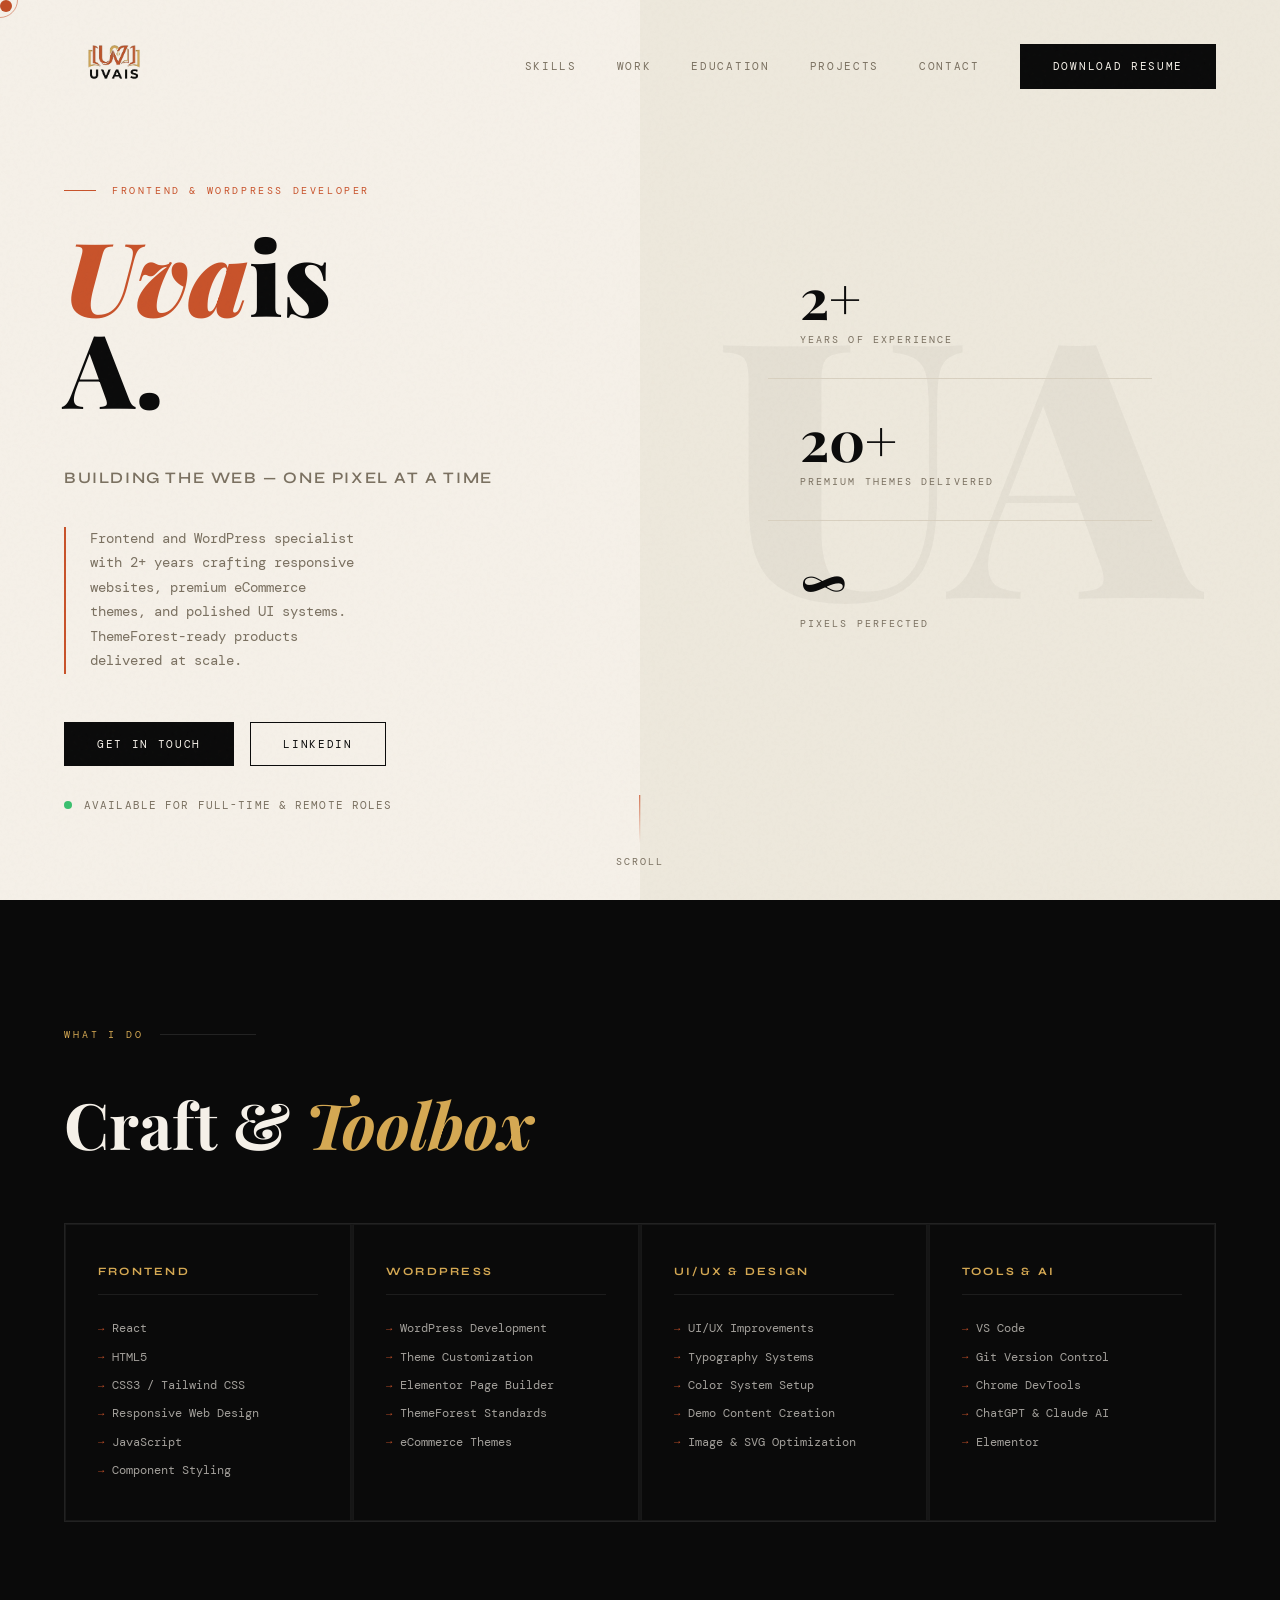
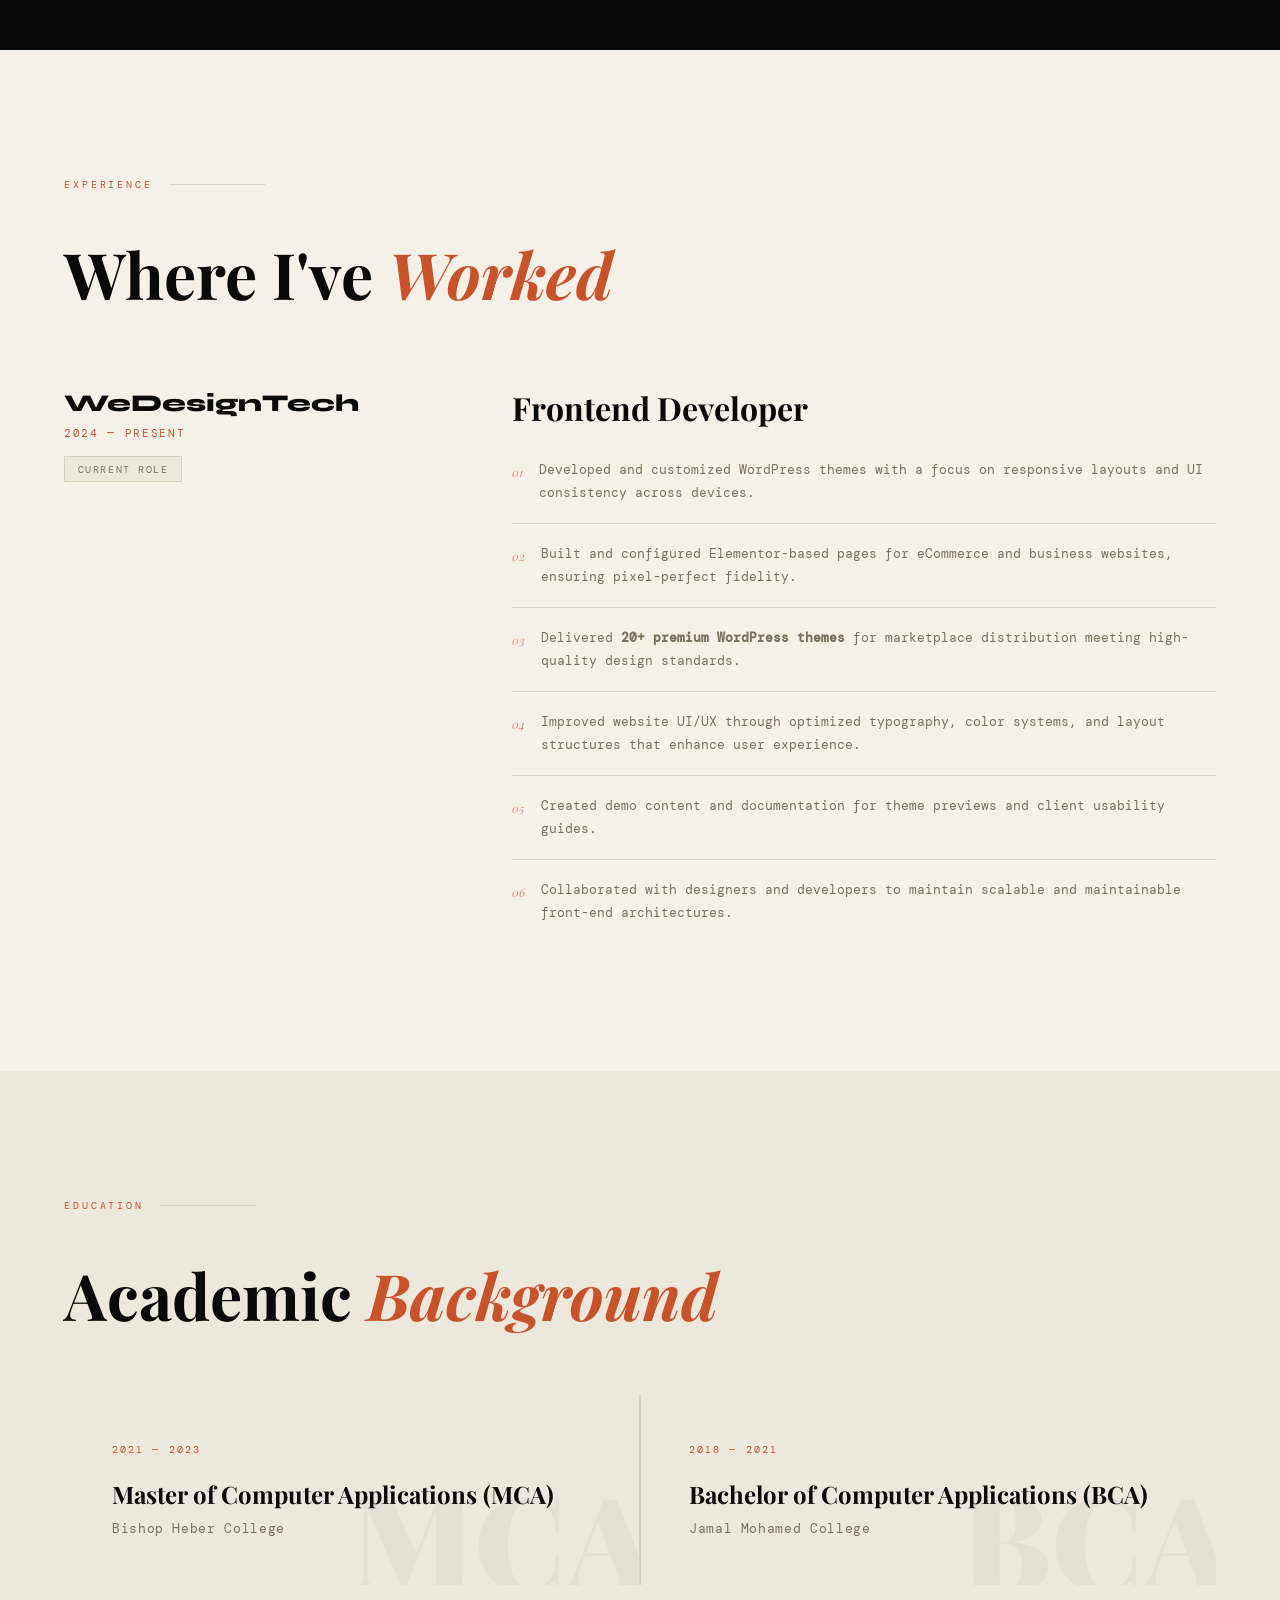
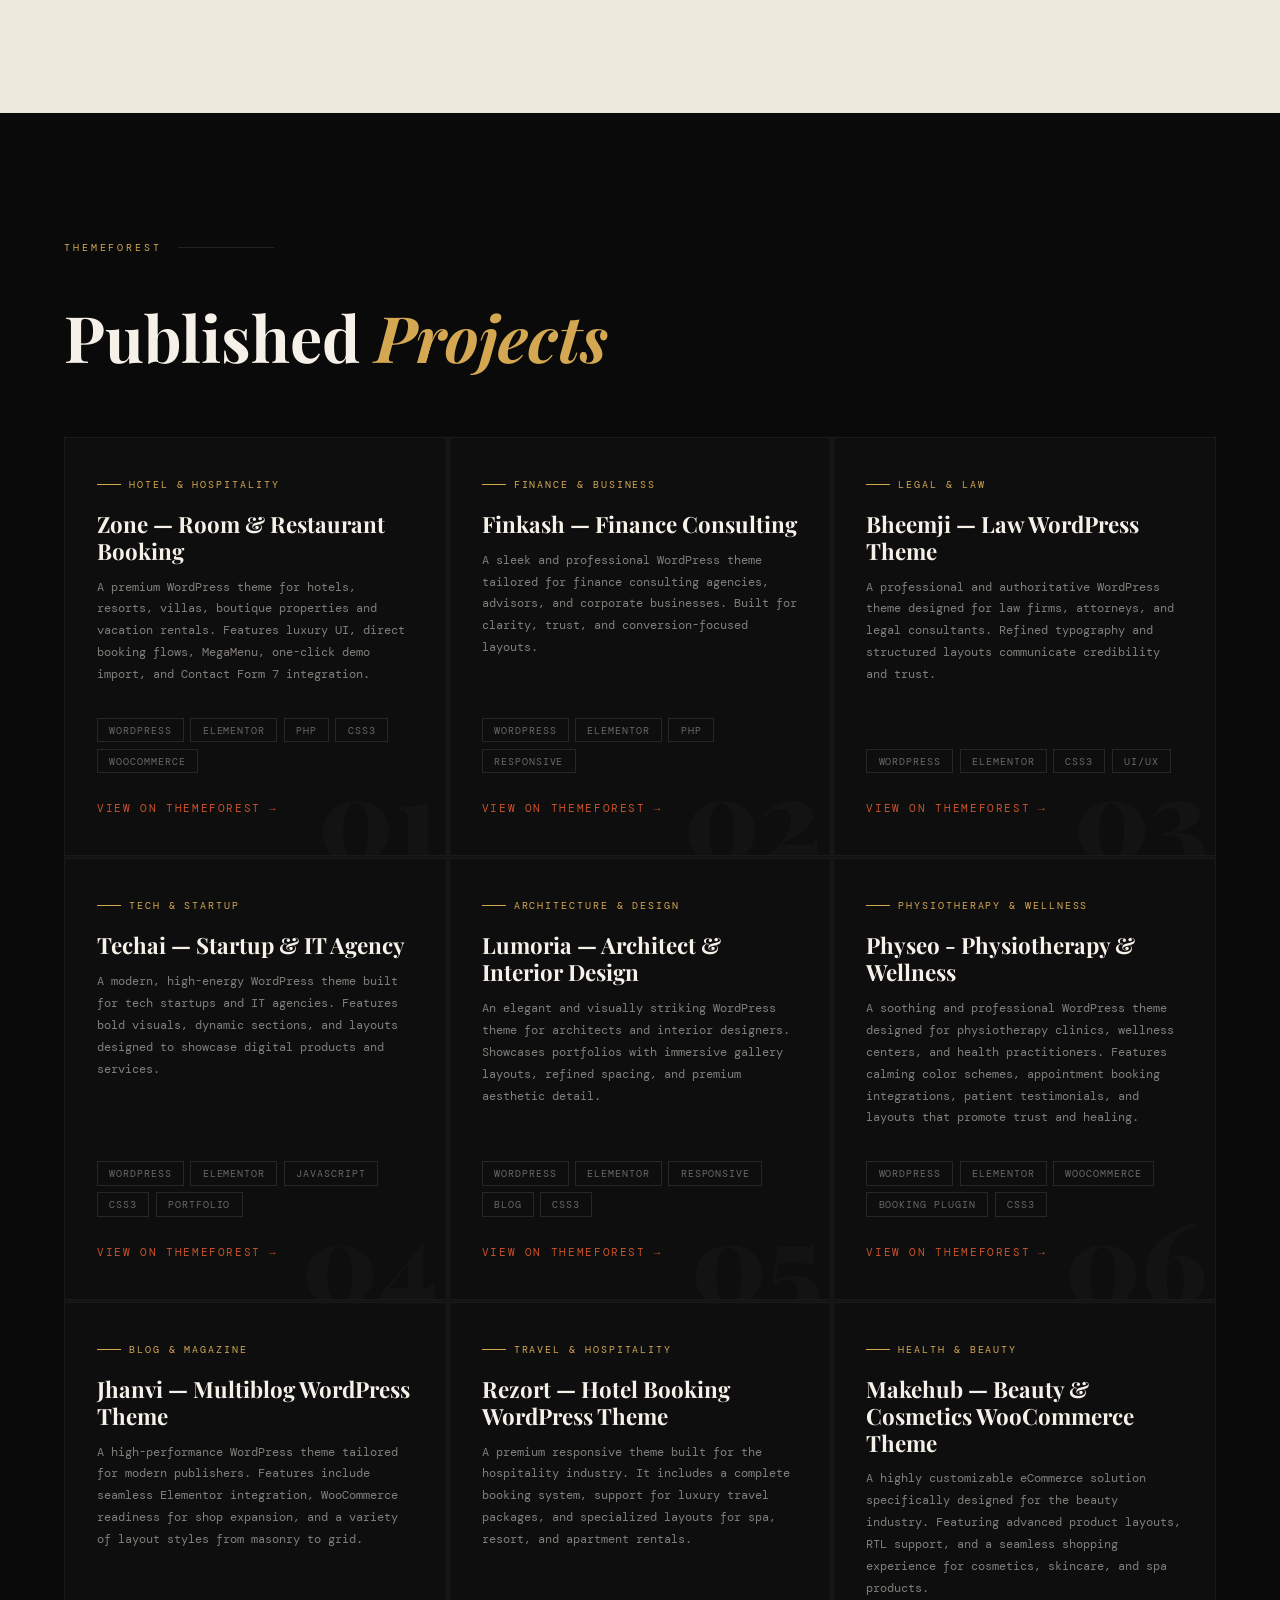
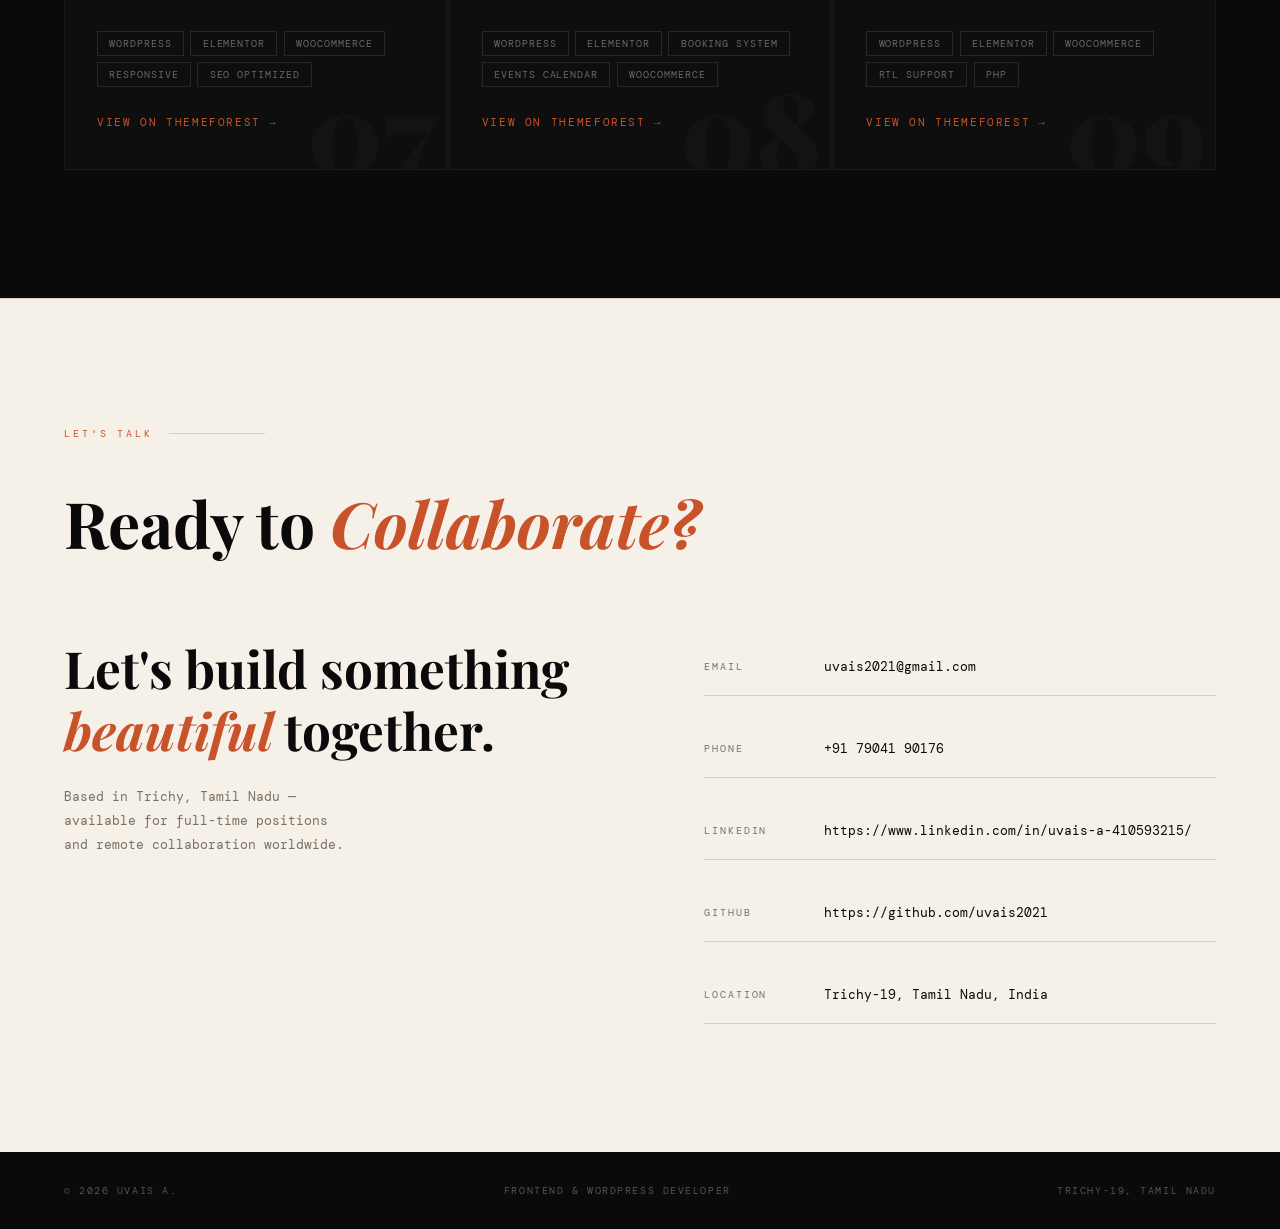
==== commit 55f7631b: "Skill Changed" ====
--- a/index.html
+++ b/index.html
@@ -88,11 +88,11 @@
       <div class="skill-group">
         <div class="skill-group-title">Frontend</div>
         <ul class="skill-list">
+          <li>React</li>
           <li>HTML5</li>
-          <li>CSS3 / Advanced CSS</li>
+          <li>CSS3 / Tailwind CSS</li>
           <li>Responsive Web Design</li>
           <li>JavaScript</li>
-          <li>PHP</li>
           <li>Component Styling</li>
         </ul>
       </div>
